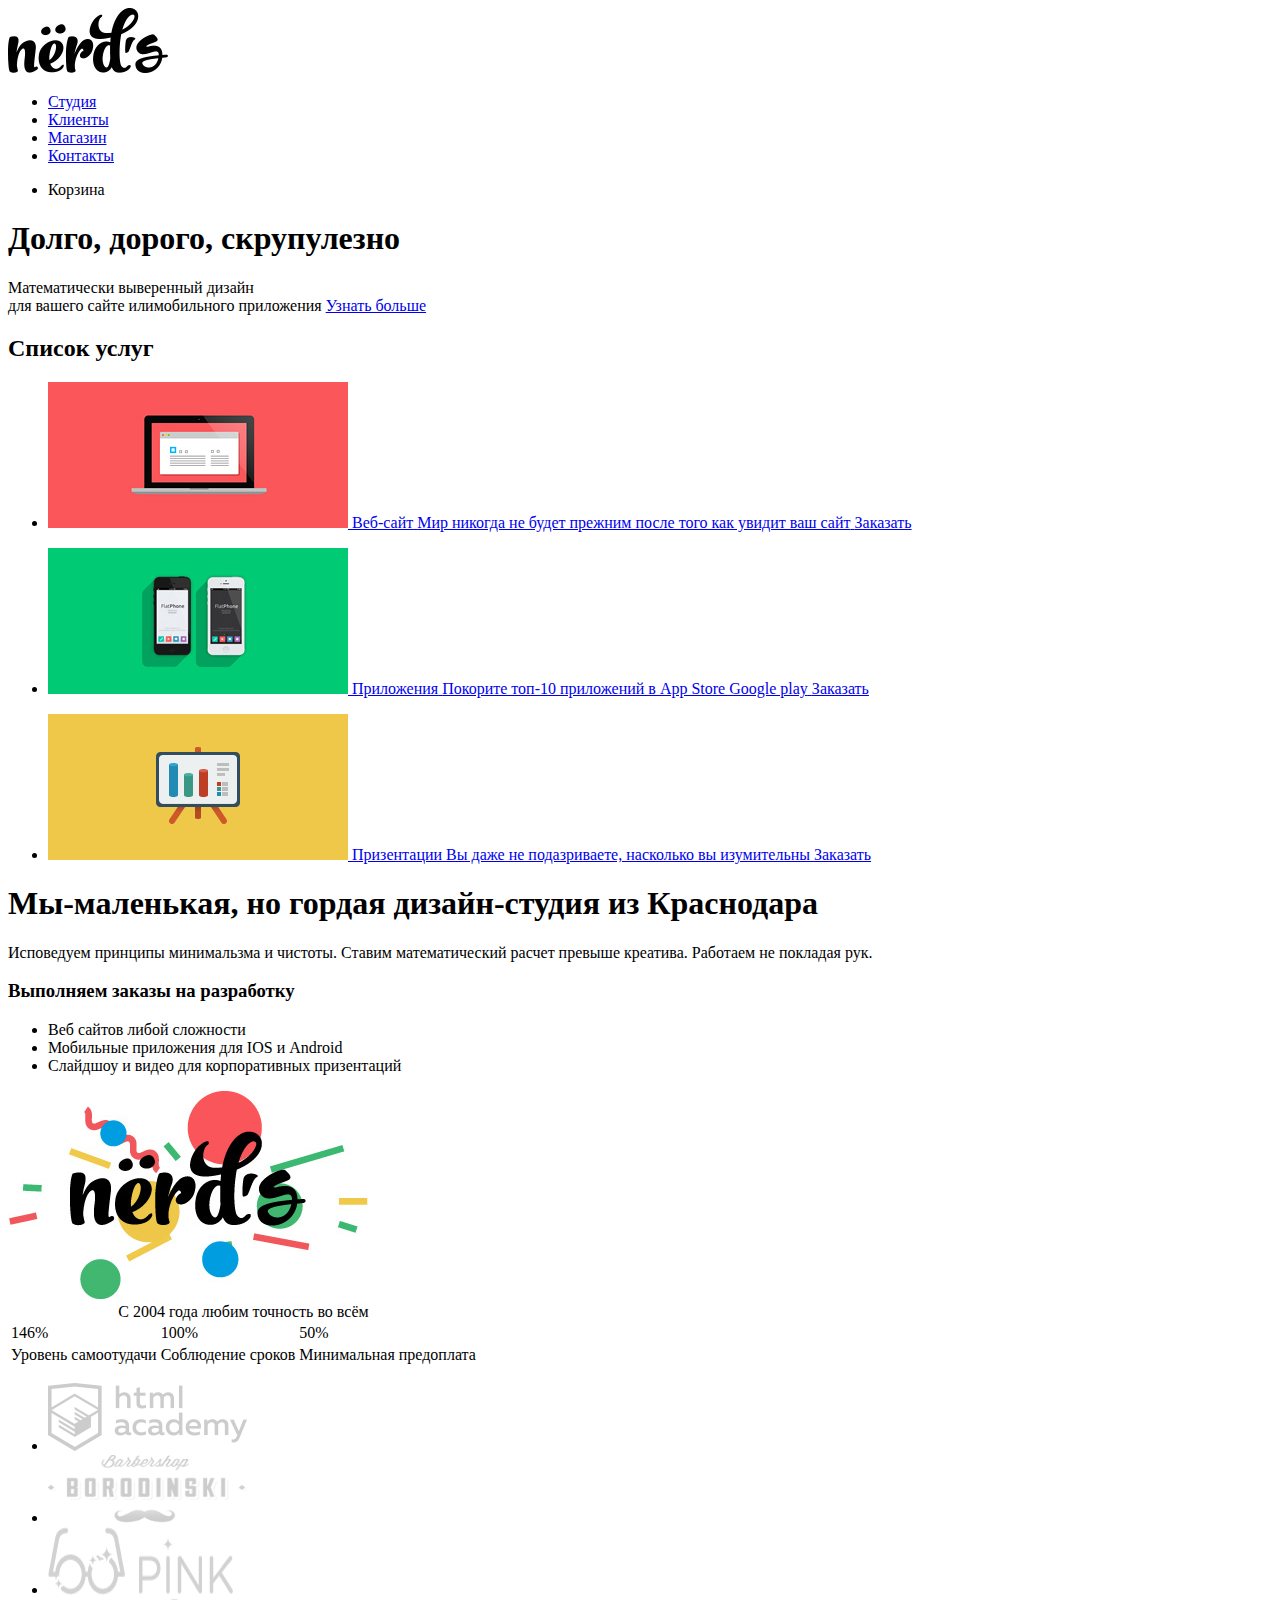
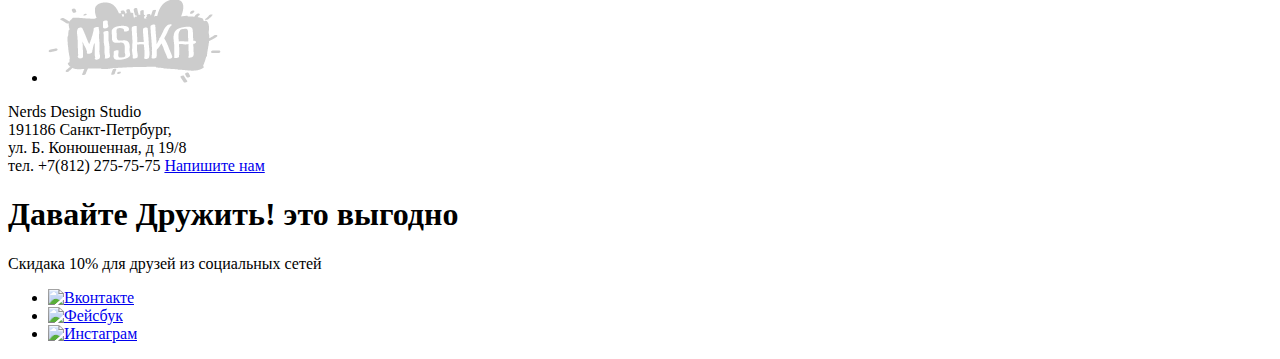
==== index.html @ 5d073ce2 "Изменил название" ====
<!DOCTYPE html>
<html>
    <head>
        <meta charset="utf-8">
        <title></title>
        <link rel="stylesheet" href="css1">
    </head>
    <body>
        <header clas="main-header">
            <nav class="main-navigation">
                <div class="logo">
                <a class="main-header-logo" href="index.html">
                    <img src="img/nerds-logo2.jpg" alt="Изображение интернет магазина Nerds" height="65" with="160" name="logo">
                    </a>
                    </div>
                <ul class="site-navigation">
                    <li><a href="studia.html">Студия</a></li>
                    <li><a href="client.html">Клиенты</a></li>
                    <li><a href="shop.html">Магазин</a></li>
                    <li><a href="contact.html">Контакты</a></li>
                </ul>
                <ul class="cart-item">
                    <li class="bascket">Корзина</li>
                </ul>
                <h1>Долго, дорого, скрупулезно</h1>
                <p>Математически выверенный дизайн<br>
                для вашего сайте илимобильного приложения
                <a class="button" href="#">Узнать больше</a>
                    </p>
            </nav>
        </header>
        <main class="container">
            <section class="catalog">
                <h2 class="visually-hidden">Список услуг</h2>
                <ul>
                    <li class="catalog-item">
                        <p class="catalog-item-image">
                            <a href="catalog-item.html">
                            <img src="img/illustration-1.jpg" alt="Изображение услуг" width="300" height="146">
                            </a>
                            <a href="catalog-item.html">
                                <span class="catalog-item-title">Веб-сайт</span>
                                <span class="catalog-item-desc">Мир никогда не будет прежним после того как увидит ваш сайт</span>
                            </a>
                            <a class="button" href="#">Заказать</a>
                        </p>
                    </li>
                    <li class="catalog-item">
                        <p class="catalog-item-image">
                            <a href="catalog-item.html">
                            <img src="img/illustration-2.jpg" alt="Изображение услуг" width="300" height="146">
                            </a>
                            <a href="catalog-item.html">
                                <span class="catalog-item-title">Приложения</span>
                                <span class="catalog-item-desc">Покорите топ-10 приложений в App Store Google play</span>
                            </a>
                            <a class="button" href="#">Заказать</a>
                        </p>
                    </li>
                        <li class="catalog-item">
                        <p class="catalog-item-image">
                            <a href="catalog-item.html">
                            <img src="img/illustration-3.jpg" alt="Изображение услуг" width="300" height="146">
                            </a>
                            <a href="catalog-item.html">
                                <span class="catalog-item-title">Призентации</span>
                                <span class="catalog-item-desc">Вы даже не подазриваете, насколько вы изумительны </span>
                            </a>
                            <a class="button" href="#">Заказать</a>
                        </p>
                    </li>
                    
                </ul>
            </section>
            <section class="about-us">
                <h1>Мы-маленькая, но гордая дизайн-студия из Краснодара
                </h1>
                <p>Исповедуем принципы минимальзма и чистоты. Ставим математический расчет превыше креатива. Работаем не покладая рук.</p>
                <h3>Выполняем заказы на разработку</h3>
                <ul>
                    <li>Веб сайтов либой сложности</li>
                    <li>Мобильные приложения для IOS и Android</li>
                    <li>Слайдшоу и видео для корпоративных призентаций</li>
                </ul>
                <aside class="company-inf">
                    <a href="index.html">
                        <img src="img/nerds-illustration.jpg" alt="Логотип Nerds" width="360" height="208">
                    </a>
                    <table>
                        <caption>C 2004 года любим точность во всём</caption>
                        <tr>
                            <td>146%</td>
                            <td>100%</td>
                            <td>50%</td>
                        </tr>
                        <tr>
                            <td>Уровень самоотудачи</td>
                            <td>Соблюдение сроков</td>
                            <td>Минимальная предоплата</td>
                        </tr>
                    </table>
                </aside>
            </section>
            <div class="patners">
                <ul>
                <li>
                <a href="htmlacademy.com">
                    <img src="img/logo-1.png" alt="Изображение HTML Academy" width="199" height="68">
                </a>
                  </li>
                    <li>
                        <a href="borodinskyi.html">
                            <img src="img/logo-2.png" alt="Изображение Барбершопа Бородинский" width="199" height="68">
                        </a>
                    </li>
                    <li>
                        <a href="pink.html">
                            <img src="img/logo-3.png" alt="Изображение Pink" height="68" width="185">
                        </a>
                    </li>
                    <li>
                        <a href="mishka.html">
                            <img src="img/logo-4.png" alt="Изображение сайта Мишка" width="173" height="84">
                        </a>
                    </li>
                 </ul>                                               
            </div>
                 
                     
        </main>
        <footer class="main-footer">
            <p class="footer-contacts">
                Nerds Design Studio<br>
                191186 Санкт-Петрбург,<br>
                ул. Б. Конюшенная, д 19/8<br>
                тел. +7(812) 275-75-75
                <a class="button" href="#">Напишите нам</a>
            </p>
             <div class="footer-social">
            <h1>Давайте Дружить! это выгодно</h1>
                 <p>Скидака 10% для друзей из социальных сетей</p>
            <ul>
                <li><a class="social-button" href="#"><img src="vk-icon.svg" alt="Вконтакте"</a></li>
                <li><a class="social-button" href="#"><img src="fb-icon.svg" alt="Фейсбук"></a></li>
                <li><a class="social-button" href="#"><img src="insta-icon.svg" alt="Инстаграм"></a></li>
            </ul>
        </div>
        </footer>
                 
      
    </body>
</html>
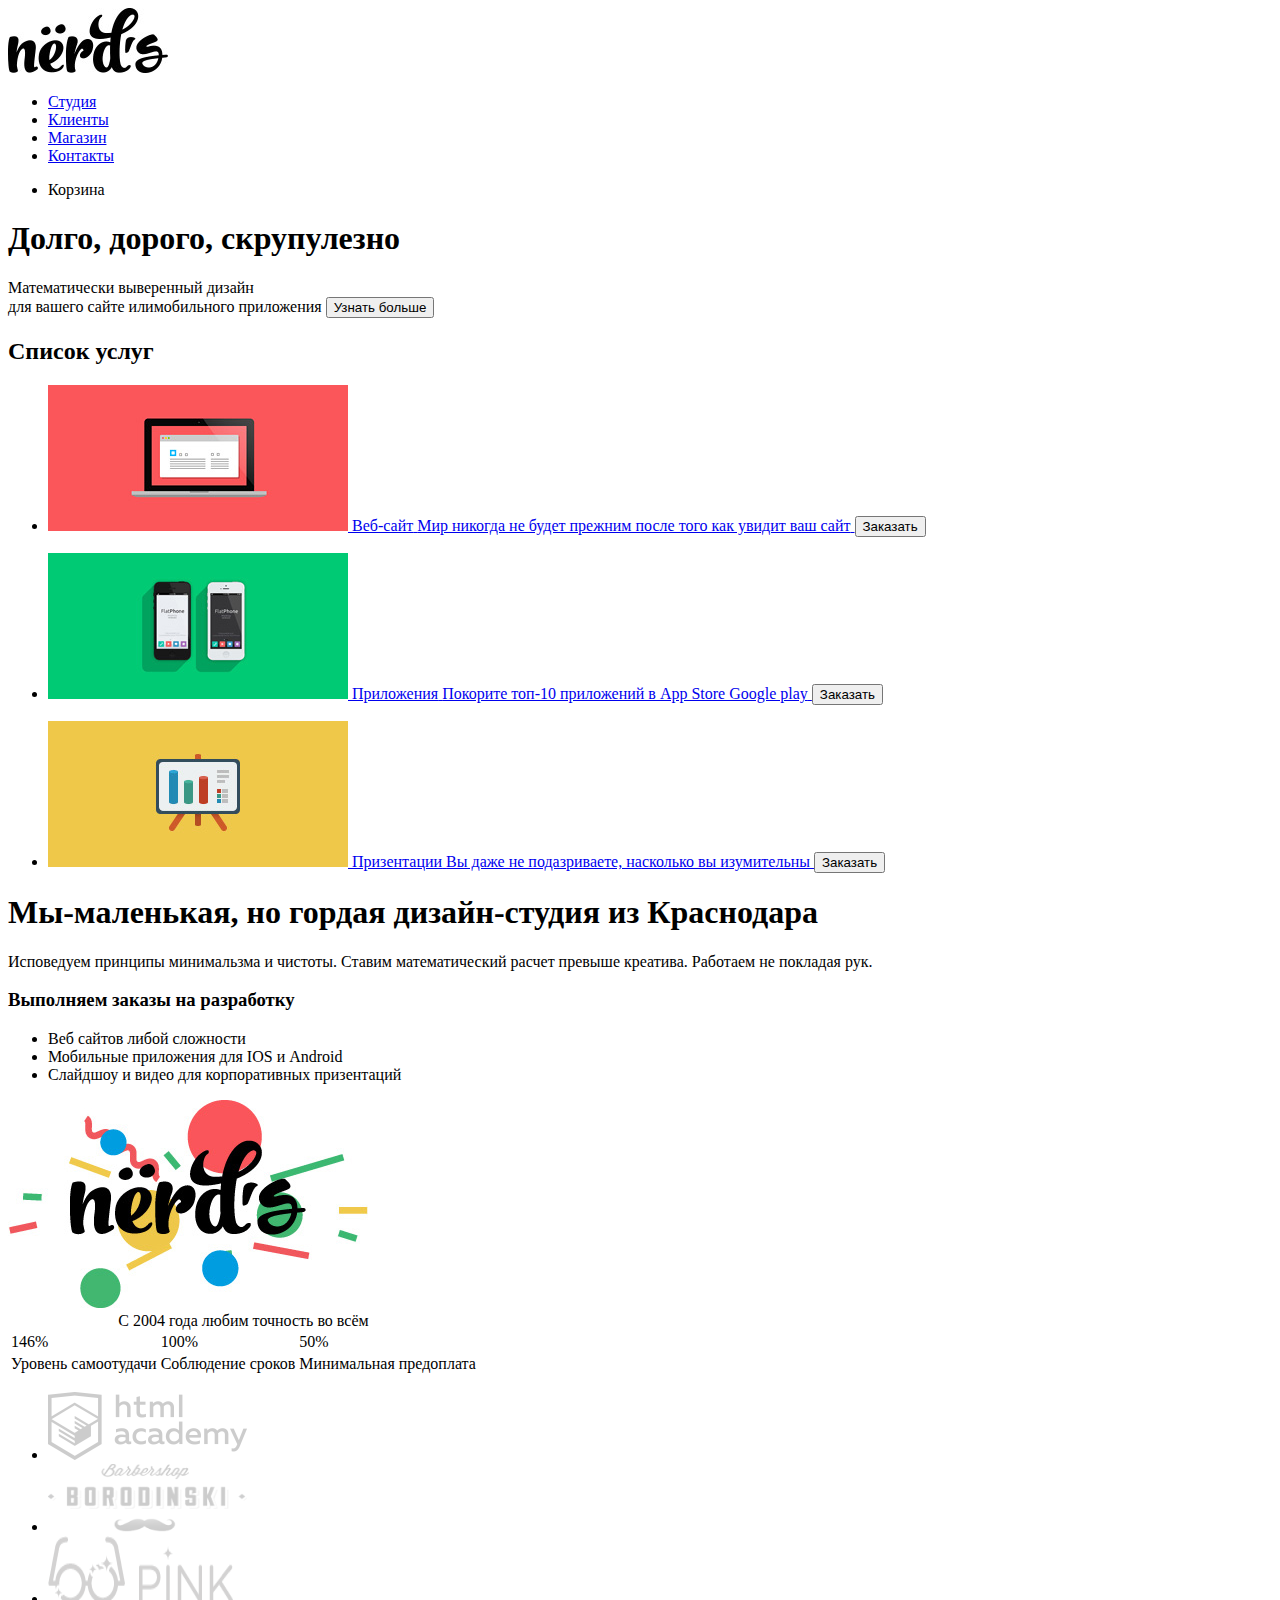
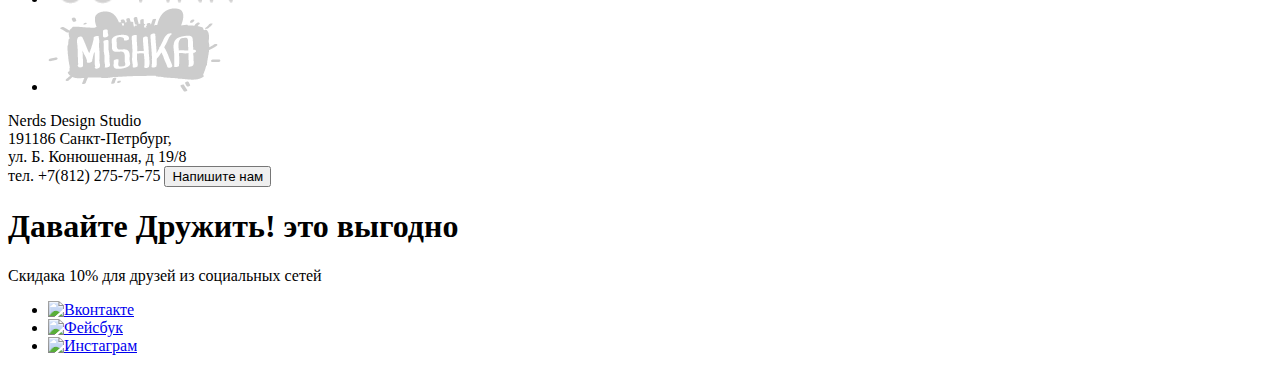
==== commit a9f6ed52: "Сделал формы" ====
--- a/index.html
+++ b/index.html
@@ -9,25 +9,25 @@
         <header clas="main-header">
             <nav class="main-navigation">
                 <div class="logo">
-                <a class="main-header-logo" href="index.html">
+                <a class="main-header-logo" href="index.html" tabindex="1">
                     <img src="img/nerds-logo2.jpg" alt="Изображение интернет магазина Nerds" height="65" with="160" name="logo">
                     </a>
                     </div>
                 <ul class="site-navigation">
-                    <li><a href="studia.html">Студия</a></li>
-                    <li><a href="client.html">Клиенты</a></li>
-                    <li><a href="shop.html">Магазин</a></li>
-                    <li><a href="contact.html">Контакты</a></li>
+                    <li><a href="studia.html" tabindex="2">Студия</a></li>
+                    <li><a href="client.html" tabindex="3">Клиенты</a></li>
+                    <li><a href="shop.html" tabindex="4">Магазин</a></li>
+                    <li><a href="contact.html" tabindex="5">Контакты</a></li>
                 </ul>
                 <ul class="cart-item">
-                    <li class="bascket">Корзина</li>
+                    <li class="bascket" tabindex="6">Корзина</li>
                 </ul>
                 <h1>Долго, дорого, скрупулезно</h1>
                 <p>Математически выверенный дизайн<br>
                 для вашего сайте илимобильного приложения
-                <a class="button" href="#">Узнать больше</a>
+                <button type="button" class="button1" tabindex="7">Узнать больше</button>
                     </p>
-            </nav>
+            </nav>  
         </header>
         <main class="container">
             <section class="catalog">
@@ -35,38 +35,38 @@
                 <ul>
                     <li class="catalog-item">
                         <p class="catalog-item-image">
-                            <a href="catalog-item.html">
+                            <a href="catalog-item.html" tabindex="8">
                             <img src="img/illustration-1.jpg" alt="Изображение услуг" width="300" height="146">
                             </a>
                             <a href="catalog-item.html">
                                 <span class="catalog-item-title">Веб-сайт</span>
                                 <span class="catalog-item-desc">Мир никогда не будет прежним после того как увидит ваш сайт</span>
                             </a>
-                            <a class="button" href="#">Заказать</a>
+                            <button type="button" class="button1"  tabindex="9">Заказать</button>
                         </p>
                     </li>
                     <li class="catalog-item">
                         <p class="catalog-item-image">
-                            <a href="catalog-item.html">
+                            <a href="catalog-item.html" tabindex="10">
                             <img src="img/illustration-2.jpg" alt="Изображение услуг" width="300" height="146">
                             </a>
-                            <a href="catalog-item.html">
+                            <a href="catalog-item.html" tabindex="11">
                                 <span class="catalog-item-title">Приложения</span>
                                 <span class="catalog-item-desc">Покорите топ-10 приложений в App Store Google play</span>
                             </a>
-                            <a class="button" href="#">Заказать</a>
+                            <button type="button" class="button3" tabindex="12">Заказать</button>
                         </p>
                     </li>
                         <li class="catalog-item">
                         <p class="catalog-item-image">
-                            <a href="catalog-item.html">
+                            <a href="catalog-item.html" tabindex="12">
                             <img src="img/illustration-3.jpg" alt="Изображение услуг" width="300" height="146">
                             </a>
-                            <a href="catalog-item.html">
+                            <a href="catalog-item.html" tabindex="13">
                                 <span class="catalog-item-title">Призентации</span>
                                 <span class="catalog-item-desc">Вы даже не подазриваете, насколько вы изумительны </span>
                             </a>
-                            <a class="button" href="#">Заказать</a>
+                            <button type="button" class="button4" tabindex="14">Заказать</button>
                         </p>
                     </li>
                     
@@ -83,7 +83,7 @@
                     <li>Слайдшоу и видео для корпоративных призентаций</li>
                 </ul>
                 <aside class="company-inf">
-                    <a href="index.html">
+                    <a href="index.html" tabindex="15">
                         <img src="img/nerds-illustration.jpg" alt="Логотип Nerds" width="360" height="208">
                     </a>
                     <table>
@@ -104,22 +104,22 @@
             <div class="patners">
                 <ul>
                 <li>
-                <a href="htmlacademy.com">
+                <a href="htmlacademy.com" tabindex="16">
                     <img src="img/logo-1.png" alt="Изображение HTML Academy" width="199" height="68">
                 </a>
                   </li>
                     <li>
-                        <a href="borodinskyi.html">
+                        <a href="borodinskyi.html" tabindex="17">
                             <img src="img/logo-2.png" alt="Изображение Барбершопа Бородинский" width="199" height="68">
                         </a>
                     </li>
                     <li>
-                        <a href="pink.html">
+                        <a href="pink.html" tabindex="18">
                             <img src="img/logo-3.png" alt="Изображение Pink" height="68" width="185">
                         </a>
                     </li>
                     <li>
-                        <a href="mishka.html">
+                        <a href="mishka.html" tabindex="19">
                             <img src="img/logo-4.png" alt="Изображение сайта Мишка" width="173" height="84">
                         </a>
                     </li>
@@ -134,15 +134,15 @@
                 191186 Санкт-Петрбург,<br>
                 ул. Б. Конюшенная, д 19/8<br>
                 тел. +7(812) 275-75-75
-                <a class="button" href="#">Напишите нам</a>
+                <button type="button" class="button6" tabindex="20">Напишите нам</button>
             </p>
              <div class="footer-social">
             <h1>Давайте Дружить! это выгодно</h1>
                  <p>Скидака 10% для друзей из социальных сетей</p>
             <ul>
-                <li><a class="social-button" href="#"><img src="vk-icon.svg" alt="Вконтакте"</a></li>
-                <li><a class="social-button" href="#"><img src="fb-icon.svg" alt="Фейсбук"></a></li>
-                <li><a class="social-button" href="#"><img src="insta-icon.svg" alt="Инстаграм"></a></li>
+                <li><a class="social-button" href="#" tabindex="21"><img src="vk-icon.svg" alt="Вконтакте"></a></li>
+                <li><a class="social-button" href="#" tabindex="22"><img src="fb-icon.svg" alt="Фейсбук"></a></li>
+                <li><a class="social-button" href="#" tabindex="23"><img src="insta-icon.svg" alt="Инстаграм"></a></li>
             </ul>
         </div>
         </footer>
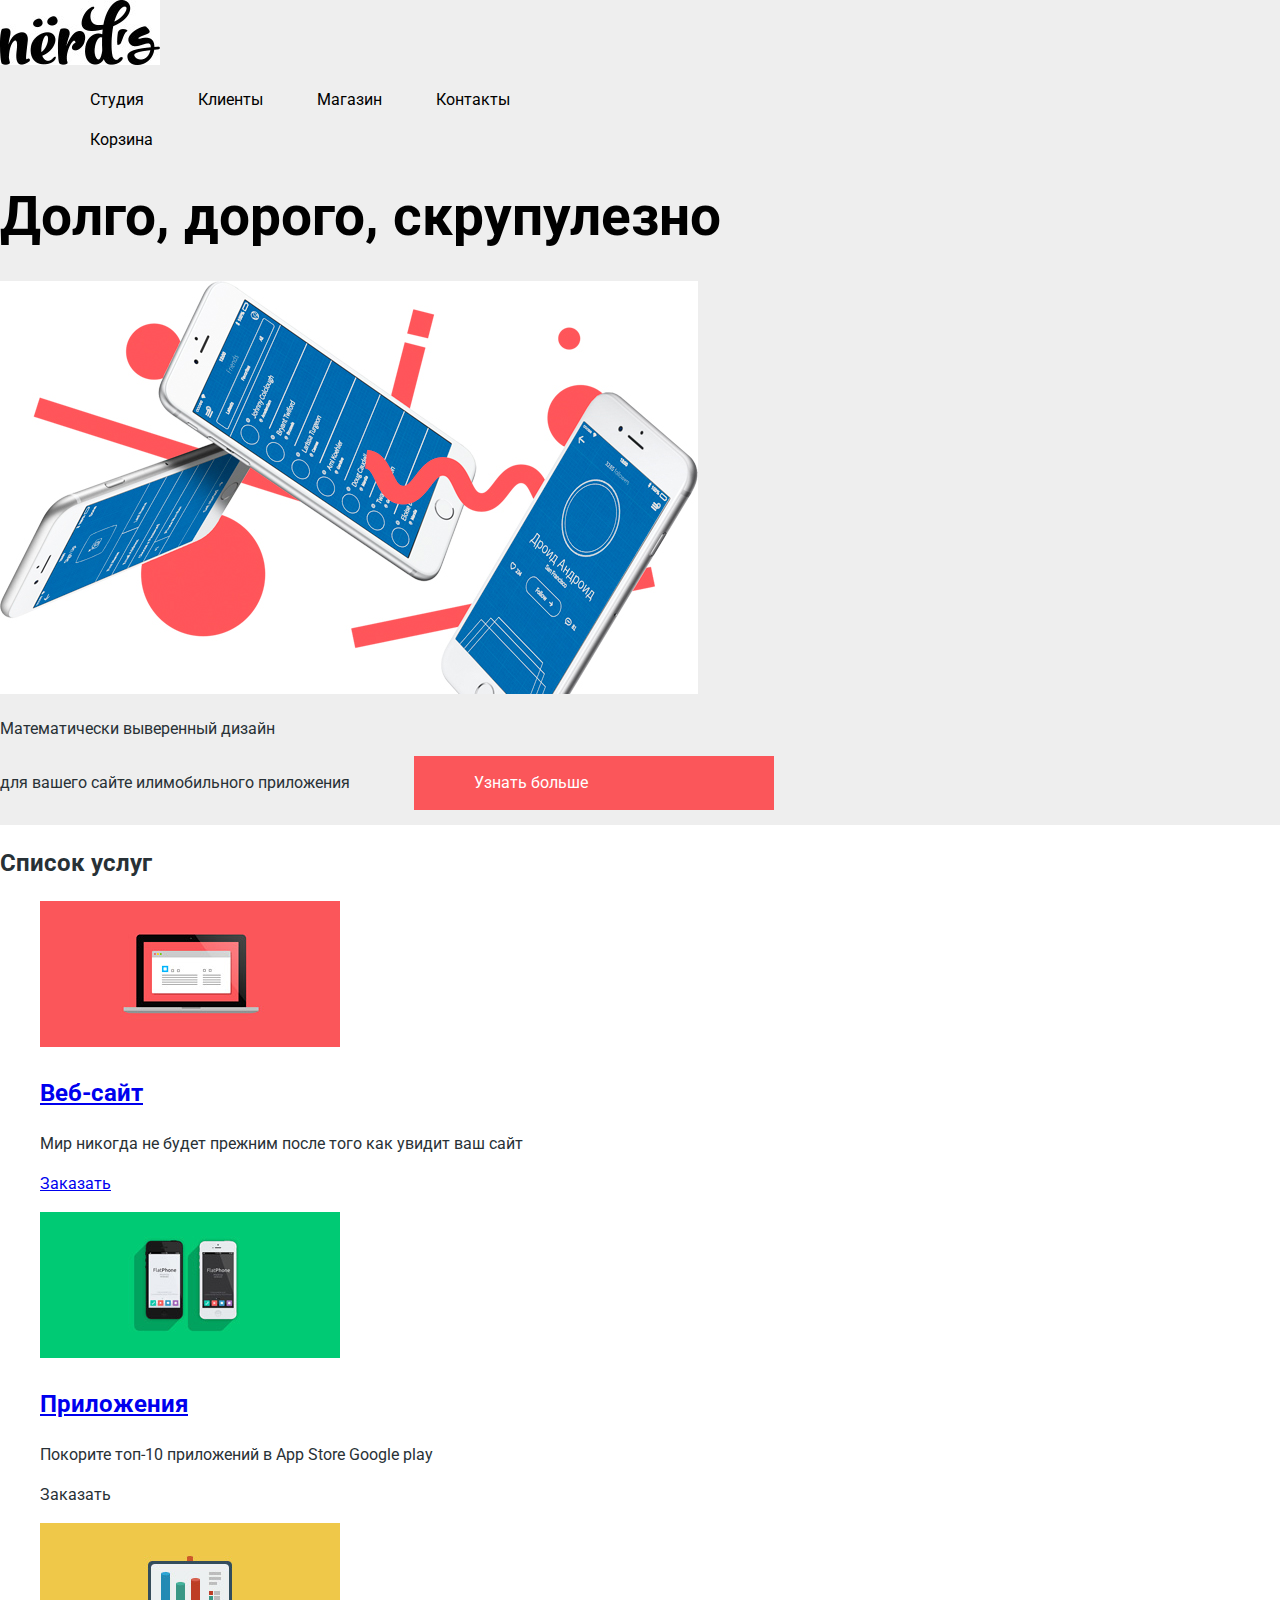
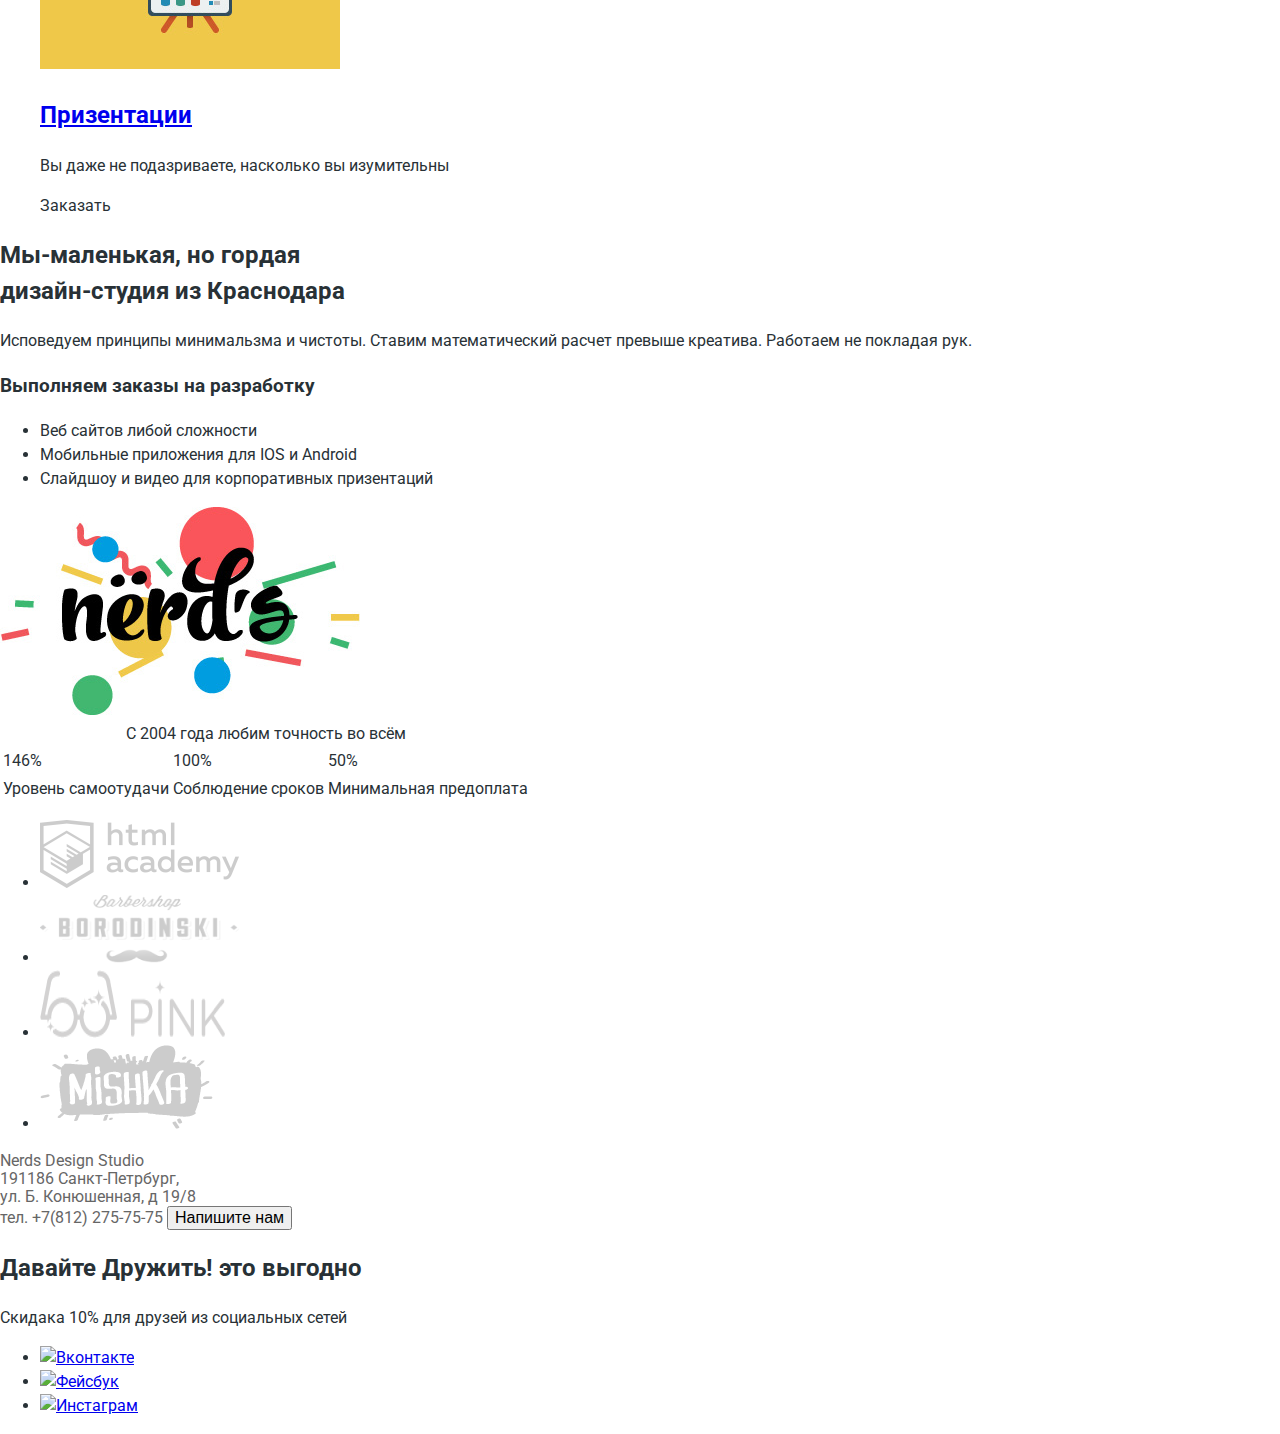
==== commit 63fcbb19: "Подключил CSS" ====
--- a/index.html
+++ b/index.html
@@ -3,7 +3,9 @@
     <head>
         <meta charset="utf-8">
         <title></title>
-        <link rel="stylesheet" href="css1">
+        <link rel="stylesheet" href="css/normalize.css">
+        <link rel="stylesheet" href="css/style.css">
+        <link href="https://fonts.googleapis.com/css?family=Roboto:400,500&amp;subset=cyrillic" rel="stylesheet">
     </head>
     <body>
         <header clas="main-header">
@@ -23,9 +25,12 @@
                     <li class="bascket" tabindex="6">Корзина</li>
                 </ul>
                 <h1>Долго, дорого, скрупулезно</h1>
+                <a href="#">
+                    <img src="img/slide1.jpg" alt="Изображение слайда" height="413" width="698">
+                </a>
                 <p>Математически выверенный дизайн<br>
                 для вашего сайте илимобильного приложения
-                <button type="button" class="button1" tabindex="7">Узнать больше</button>
+                <a class="button1" href="#" type="button" tabindex="7">Узнать больше</a>
                     </p>
             </nav>  
         </header>
@@ -39,11 +44,12 @@
                             <img src="img/illustration-1.jpg" alt="Изображение услуг" width="300" height="146">
                             </a>
                             <a href="catalog-item.html">
-                                <span class="catalog-item-title">Веб-сайт</span>
-                                <span class="catalog-item-desc">Мир никогда не будет прежним после того как увидит ваш сайт</span>
-                            </a>
-                            <button type="button" class="button1"  tabindex="9">Заказать</button>
-                        </p>
+                                <h3 class="catalog-item-title">Веб-сайт</h3>
+                                </a>
+                                <p class="catalog-item-desc">Мир никогда не будет прежним после того как увидит ваш сайт</p>
+                            
+                            <a type="button" class="button2"  tabindex="9" href="#">Заказать</a>
+                        
                     </li>
                     <li class="catalog-item">
                         <p class="catalog-item-image">
@@ -51,11 +57,12 @@
                             <img src="img/illustration-2.jpg" alt="Изображение услуг" width="300" height="146">
                             </a>
                             <a href="catalog-item.html" tabindex="11">
-                                <span class="catalog-item-title">Приложения</span>
-                                <span class="catalog-item-desc">Покорите топ-10 приложений в App Store Google play</span>
-                            </a>
-                            <button type="button" class="button3" tabindex="12">Заказать</button>
-                        </p>
+                                <h3 class="catalog-item-title">Приложения</h3>
+                                </a>
+                                <p class="catalog-item-desc">Покорите топ-10 приложений в App Store Google play</p>
+                            
+                            <a type="button" class="button3" tabindex="12" >Заказать</a>
+                        
                     </li>
                         <li class="catalog-item">
                         <p class="catalog-item-image">
@@ -63,18 +70,19 @@
                             <img src="img/illustration-3.jpg" alt="Изображение услуг" width="300" height="146">
                             </a>
                             <a href="catalog-item.html" tabindex="13">
-                                <span class="catalog-item-title">Призентации</span>
-                                <span class="catalog-item-desc">Вы даже не подазриваете, насколько вы изумительны </span>
-                            </a>
-                            <button type="button" class="button4" tabindex="14">Заказать</button>
-                        </p>
+                                <h3 class="catalog-item-title">Призентации</h3>
+                                </a>
+                                <p class="catalog-item-desc">Вы даже не подазриваете, насколько вы изумительны </p>
+                            
+                            <a type="button" class="button4" tabindex="14">Заказать</a>
+                        
                     </li>
                     
                 </ul>
             </section>
             <section class="about-us">
-                <h1>Мы-маленькая, но гордая дизайн-студия из Краснодара
-                </h1>
+                <h2>Мы-маленькая, но гордая<br>дизайн-студия из Краснодара
+                </h2>
                 <p>Исповедуем принципы минимальзма и чистоты. Ставим математический расчет превыше креатива. Работаем не покладая рук.</p>
                 <h3>Выполняем заказы на разработку</h3>
                 <ul>
@@ -137,12 +145,12 @@
                 <button type="button" class="button6" tabindex="20">Напишите нам</button>
             </p>
              <div class="footer-social">
-            <h1>Давайте Дружить! это выгодно</h1>
+            <h2>Давайте Дружить! это выгодно</h2>
                  <p>Скидака 10% для друзей из социальных сетей</p>
             <ul>
-                <li><a class="social-button" href="#" tabindex="21"><img src="vk-icon.svg" alt="Вконтакте"></a></li>
-                <li><a class="social-button" href="#" tabindex="22"><img src="fb-icon.svg" alt="Фейсбук"></a></li>
-                <li><a class="social-button" href="#" tabindex="23"><img src="insta-icon.svg" alt="Инстаграм"></a></li>
+                <li><a class="social-button" href="#" tabindex="21"><img src="vk-icon.svg" alt="Вконтакте" width="26" height="15"></a></li>
+                <li><a class="social-button" href="#" tabindex="22"><img src="fb-icon.svg" alt="Фейсбук" width="26" height="15"></a></li>
+                <li><a class="social-button" href="#" tabindex="23"><img src="insta-icon.svg" alt="Инстаграм" width="26" height="15"    ></a></li>
             </ul>
         </div>
         </footer>
--- a/css/style.css
+++ b/css/style.css
@@ -0,0 +1,140 @@
+body {
+  
+  font-size: 16px;
+  font-family: "Roboto";
+  color: rgb(40, 49, 54);
+  line-height: 1.5;
+  background-color: #ffffff;
+}
+
+
+}
+
+footer {
+    background-color: #eeeeee;
+}
+
+.main-navigation {
+    
+  font-size: 16px;
+  font-family: "Roboto";
+  background-color: #eeeeee
+  
+}
+.site-navigation a {
+    color: #000000;
+    font-size: 16px;
+    font-family: "Roboto", medium;
+    text-decoration: none;
+    
+}
+
+.site-navigation li {
+    display: inline;
+    margin-left: 50px
+
+}
+
+.cart-item li {
+    color: #000000;
+    font-size: 16px;
+    font-family: "Roboto", medium;
+    text-decoration: none;
+    display: inline;
+    margin-left: 50px
+}
+
+.button1 {
+    color: #ffffff;
+    font-family: "Roboto";
+    font-size: 16px;
+    text-decoration: none;
+    margin-top: 15px;
+    margin-left: 60px;
+    margin-bottom: 15px;
+    margin-right: 60px;
+    padding-top: 15px;
+    padding-left: 60px;
+    padding-bottom: 15px;
+    padding-right: 60px;
+    width: 240px;
+    height: 50;
+    border: none;
+    background-color: #fb565a;
+    
+}
+
+.bascket p {
+  font-size: 16px;
+  font-family: "Roboto", normal;
+  color: rgb(40, 49, 54);
+  line-height: 1.5px;
+  text-align: left;
+}
+
+.catalog-item {
+    display: inline;
+}
+    
+    
+    
+
+h1 {
+  font-size: 55px;
+  font-family: "Roboto";
+  color: rgb(0, 0, 0);
+  line-height: 1;
+  text-align: left;
+}
+
+.visually-hidden h2{
+    display: none;
+}
+
+.catalog-item-title {
+  font-size: 24px;
+  font-family: "Roboto";
+  font-weight: bold;
+  line-height: 1.25;
+  
+}
+
+.catalog-item-desc p{
+  font-size: 16px;
+  font-family: "Roboto";
+  color: rgb(40, 49, 54);
+  line-height: 1.5;
+  
+}
+
+
+}
+
+.patners li {
+    display: inline;
+}
+
+.footer-contacts {
+  font-size: 16px;
+  font-family: "Roboto";
+  color: rgb(102, 102, 102);
+  line-height: 1.125;
+  text-align: left;
+  
+}
+
+
+
+
+    
+
+    
+  
+   
+    
+
+
+
+ 
+
+
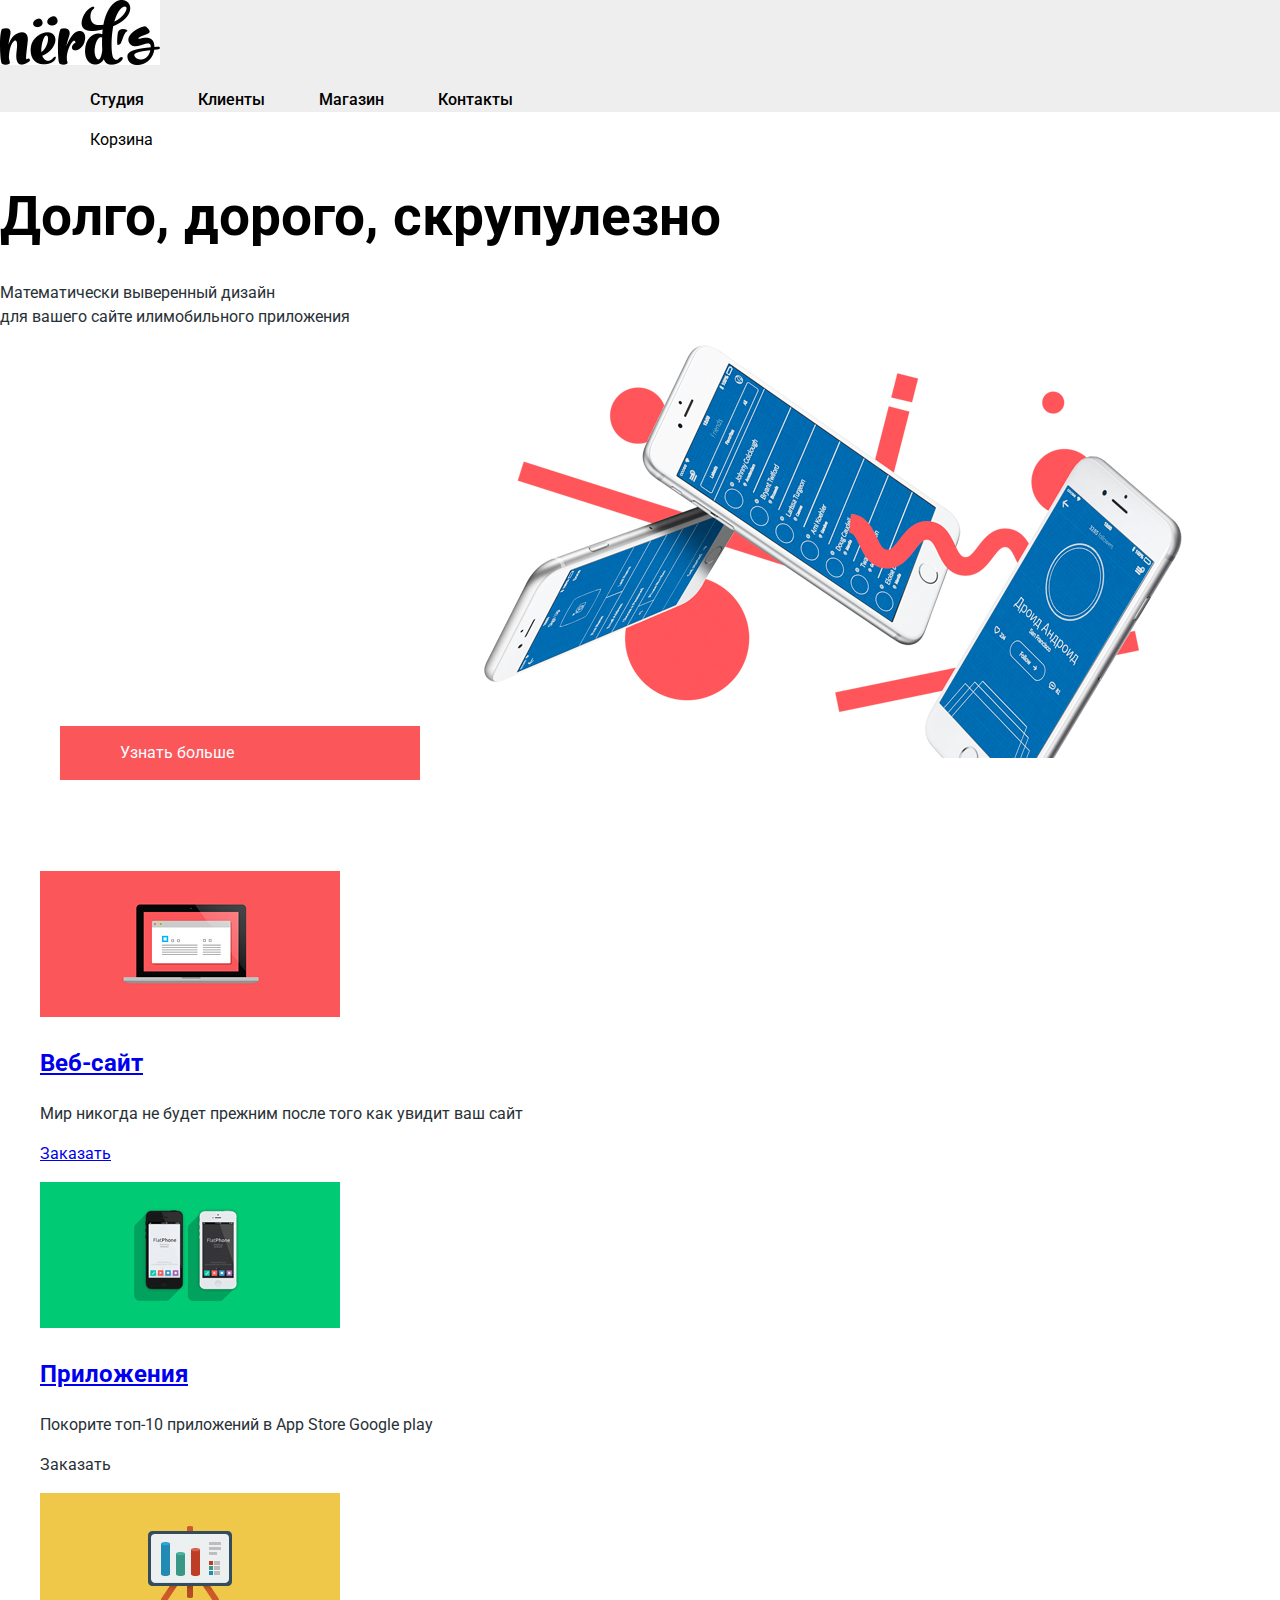
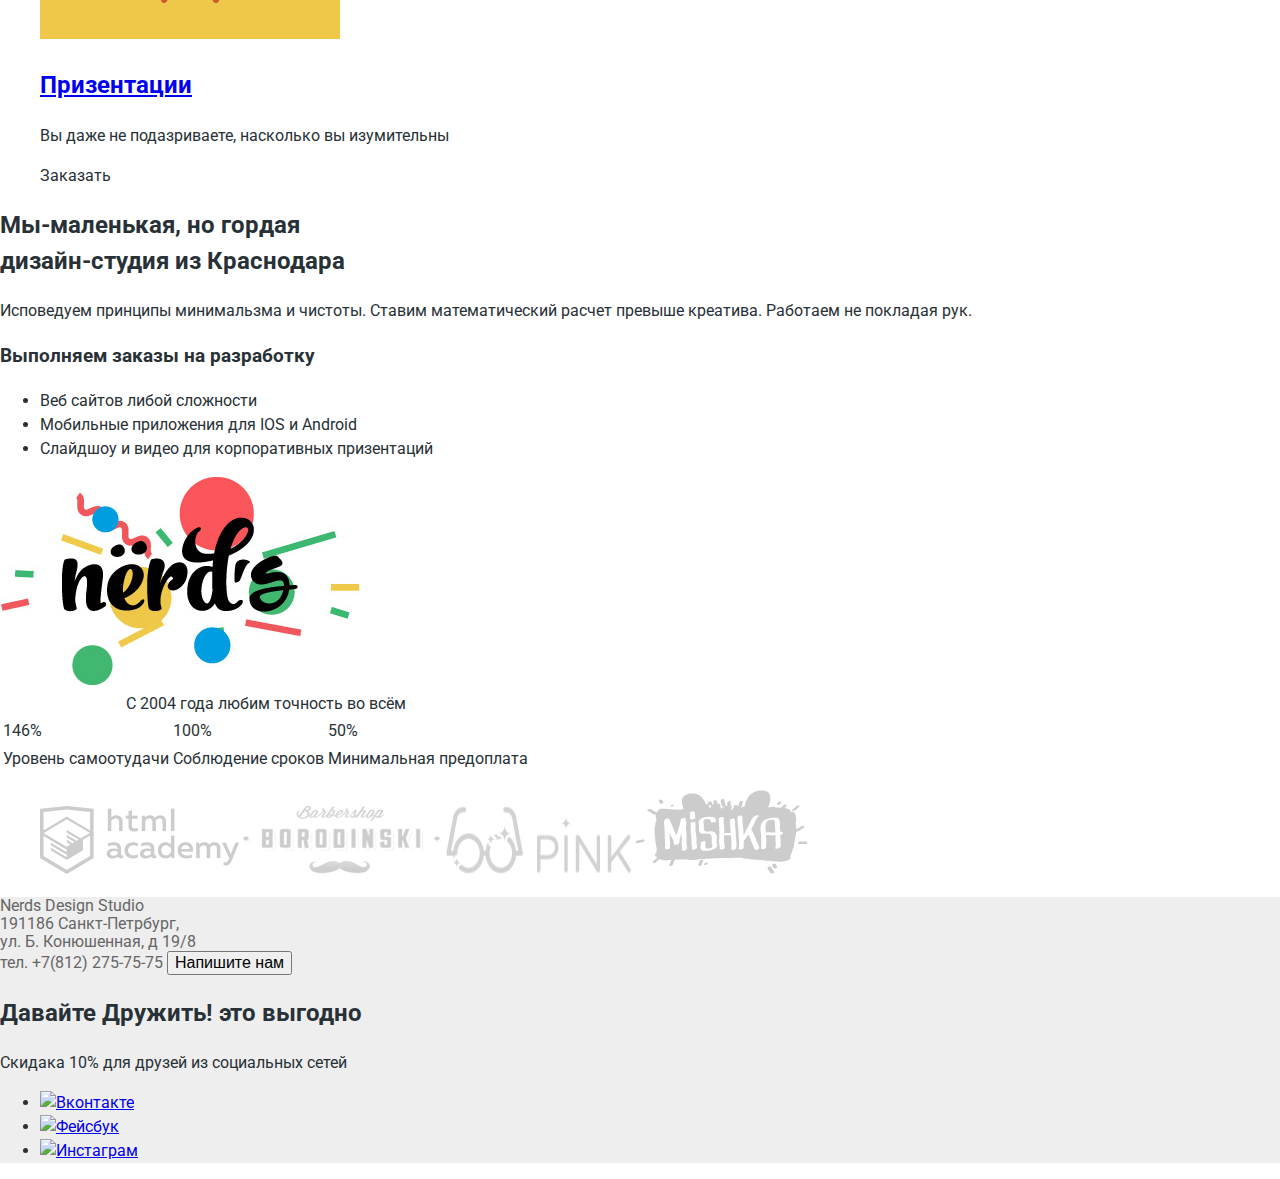
==== commit 3fd7615a: "Изменения" ====
--- a/index.html
+++ b/index.html
@@ -21,18 +21,21 @@
                     <li><a href="shop.html" tabindex="4">Магазин</a></li>
                     <li><a href="contact.html" tabindex="5">Контакты</a></li>
                 </ul>
+                </nav>
                 <ul class="cart-item">
                     <li class="bascket" tabindex="6">Корзина</li>
                 </ul>
                 <h1>Долго, дорого, скрупулезно</h1>
                 <a href="#">
-                    <img src="img/slide1.jpg" alt="Изображение слайда" height="413" width="698">
+                   
                 </a>
                 <p>Математически выверенный дизайн<br>
                 для вашего сайте илимобильного приложения
-                <a class="button1" href="#" type="button" tabindex="7">Узнать больше</a>
+                
                     </p>
-            </nav>  
+            <a class="button1" href="#" type="button" tabindex="7">Узнать больше</a>
+             <img src="img/slide1.jpg" alt="Изображение слайда" height="413" width="698" class="splashimg">
+              
         </header>
         <main class="container">
             <section class="catalog">
--- a/css/style.css
+++ b/css/style.css
@@ -8,7 +8,7 @@
 }
 
 
-}
+
 
 footer {
     background-color: #eeeeee;
@@ -26,6 +26,7 @@
     font-size: 16px;
     font-family: "Roboto", medium;
     text-decoration: none;
+    font-weight: 500;
     
 }
 
@@ -87,8 +88,8 @@
   text-align: left;
 }
 
-.visually-hidden h2{
-    display: none;
+.visually-hidden {
+    visibility: hidden;
 }
 
 .catalog-item-title {
@@ -108,10 +109,10 @@
 }
 
 
-}
 
-.patners li {
-    display: inline;
+
+.patners li{
+    display: inline-block;
 }
 
 .footer-contacts {
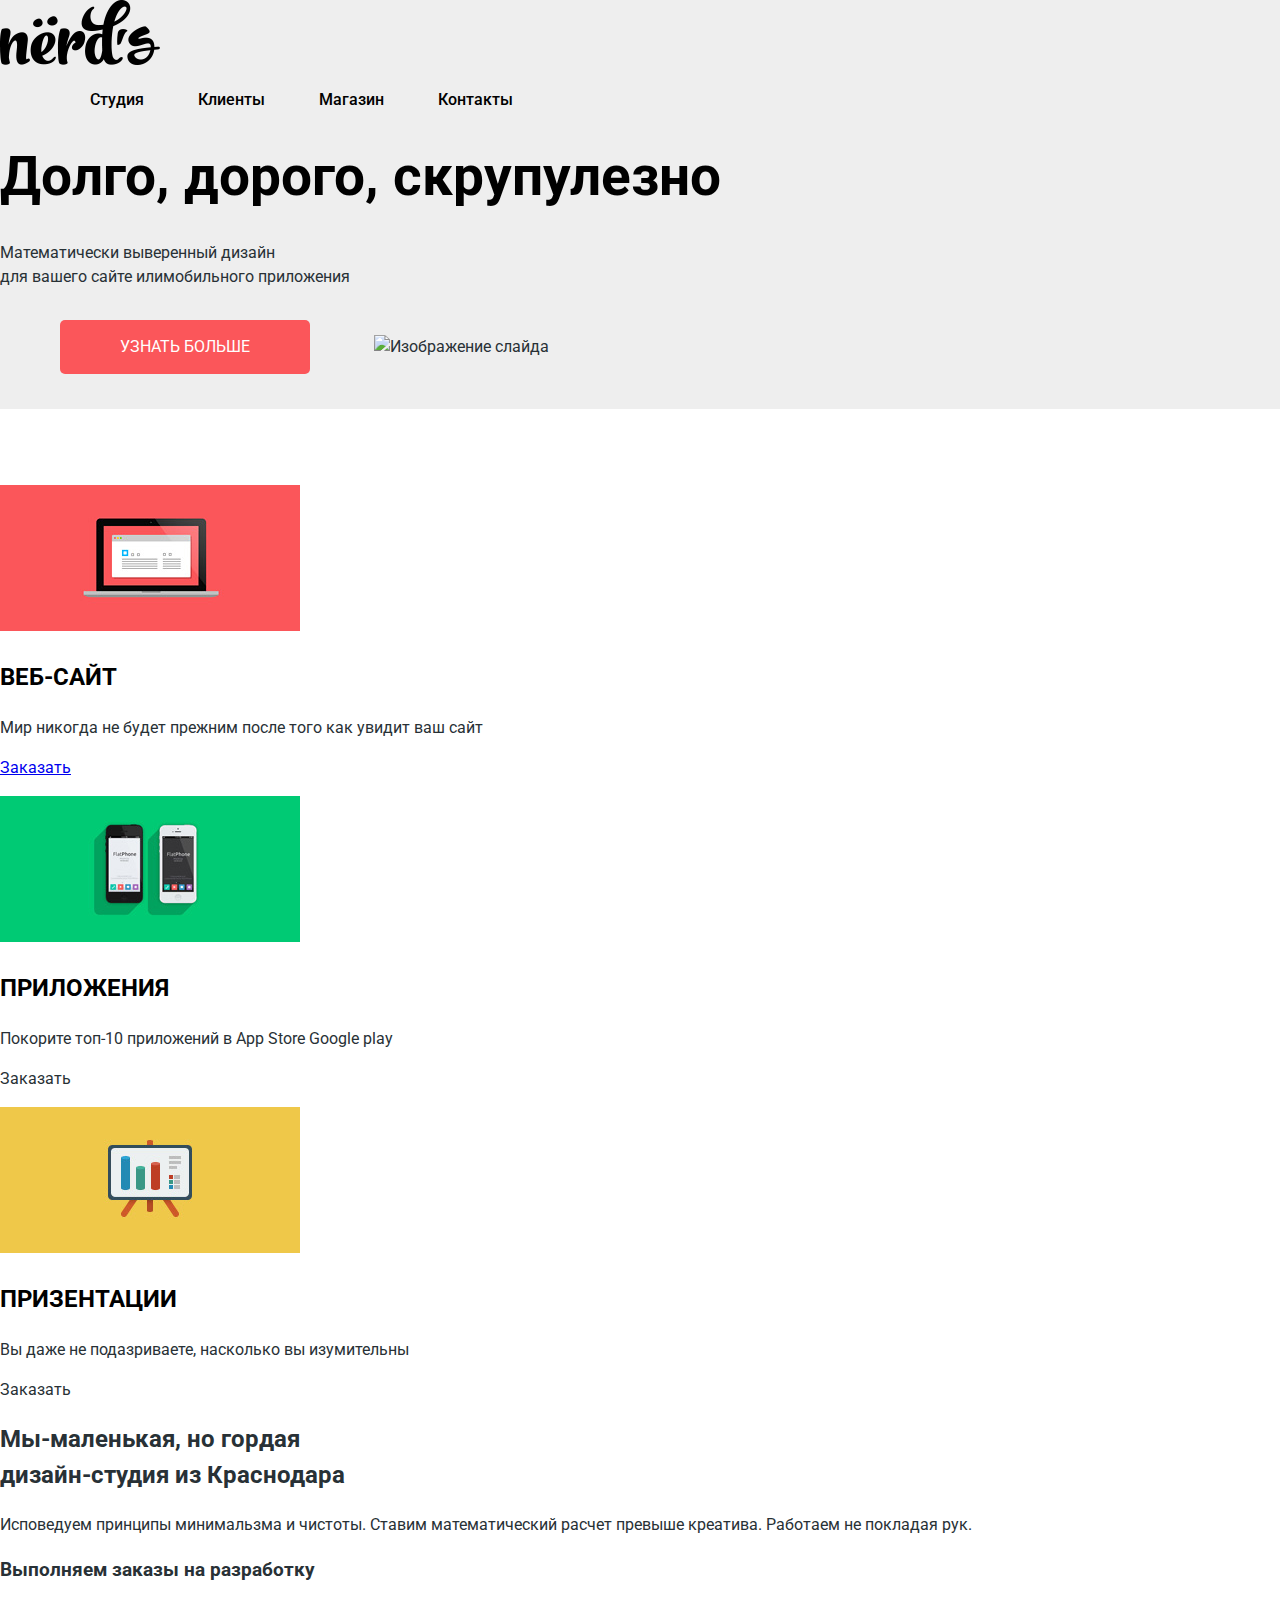
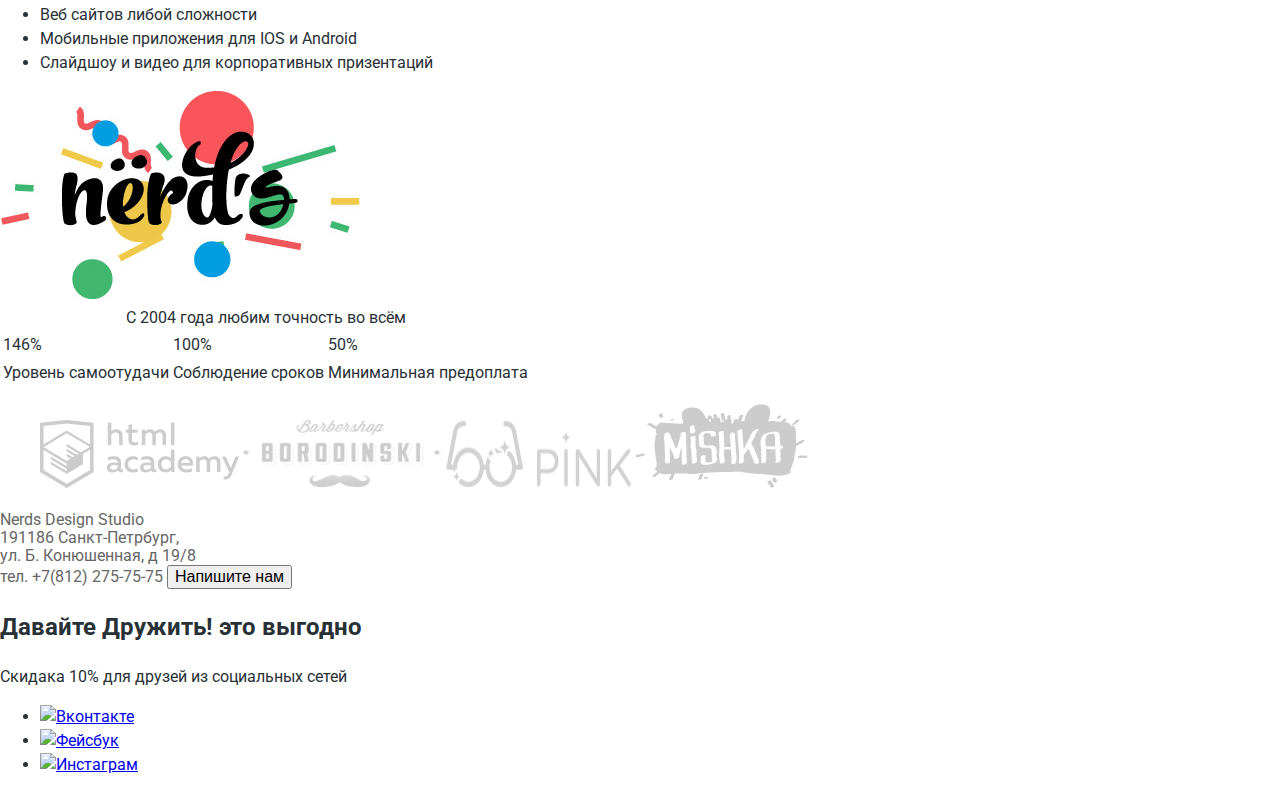
==== commit c501b88d: "Подключил стили" ====
--- a/index.html
+++ b/index.html
@@ -8,47 +8,42 @@
         <link href="https://fonts.googleapis.com/css?family=Roboto:400,500&amp;subset=cyrillic" rel="stylesheet">
     </head>
     <body>
-        <header clas="main-header">
+        <header class="main-header">
             <nav class="main-navigation">
                 <div class="logo">
                 <a class="main-header-logo" href="index.html" tabindex="1">
-                    <img src="img/nerds-logo2.jpg" alt="Изображение интернет магазина Nerds" height="65" with="160" name="logo">
-                    </a>
+                    <img src="img/nerds-logo.png" alt="Логотип" width="160" height="65">
+                    
+                   </a>
                     </div>
                 <ul class="site-navigation">
                     <li><a href="studia.html" tabindex="2">Студия</a></li>
                     <li><a href="client.html" tabindex="3">Клиенты</a></li>
                     <li><a href="shop.html" tabindex="4">Магазин</a></li>
                     <li><a href="contact.html" tabindex="5">Контакты</a></li>
+                    <li><a href="basckets.html" tabindex="6"></a></li>
                 </ul>
                 </nav>
-                <ul class="cart-item">
-                    <li class="bascket" tabindex="6">Корзина</li>
-                </ul>
-                <h1>Долго, дорого, скрупулезно</h1>
-                <a href="#">
-                   
-                </a>
+            <h1>Долго, дорого, скрупулезно</h1>
                 <p>Математически выверенный дизайн<br>
                 для вашего сайте илимобильного приложения
-                
-                    </p>
-            <a class="button1" href="#" type="button" tabindex="7">Узнать больше</a>
+                </p>
+            <a class="button1" href="#" tabindex="7">Узнать больше</a>
              <img src="img/slide1.jpg" alt="Изображение слайда" height="413" width="698" class="splashimg">
               
         </header>
         <main class="container">
             <section class="catalog">
                 <h2 class="visually-hidden">Список услуг</h2>
-                <ul>
+                <ul class="catalog-list">
                     <li class="catalog-item">
                         <p class="catalog-item-image">
                             <a href="catalog-item.html" tabindex="8">
                             <img src="img/illustration-1.jpg" alt="Изображение услуг" width="300" height="146">
                             </a>
-                            <a href="catalog-item.html">
-                                <h3 class="catalog-item-title">Веб-сайт</h3>
-                                </a>
+                          
+                                <h3 class="catalog-item-title"><a href="catalog-item.html">Веб-сайт</a></h3>
+                                
                                 <p class="catalog-item-desc">Мир никогда не будет прежним после того как увидит ваш сайт</p>
                             
                             <a type="button" class="button2"  tabindex="9" href="#">Заказать</a>
@@ -59,9 +54,9 @@
                             <a href="catalog-item.html" tabindex="10">
                             <img src="img/illustration-2.jpg" alt="Изображение услуг" width="300" height="146">
                             </a>
-                            <a href="catalog-item.html" tabindex="11">
-                                <h3 class="catalog-item-title">Приложения</h3>
-                                </a>
+                            
+                                <h3 class="catalog-item-title"><a href="catalog-item.html" tabindex="11">Приложения</a></h3>
+                                
                                 <p class="catalog-item-desc">Покорите топ-10 приложений в App Store Google play</p>
                             
                             <a type="button" class="button3" tabindex="12" >Заказать</a>
@@ -72,9 +67,9 @@
                             <a href="catalog-item.html" tabindex="12">
                             <img src="img/illustration-3.jpg" alt="Изображение услуг" width="300" height="146">
                             </a>
-                            <a href="catalog-item.html" tabindex="13">
-                                <h3 class="catalog-item-title">Призентации</h3>
-                                </a>
+                            
+                                <h3 class="catalog-item-title"><a href="catalog-item.html" tabindex="13">Призентации</a></h3>
+                                
                                 <p class="catalog-item-desc">Вы даже не подазриваете, насколько вы изумительны </p>
                             
                             <a type="button" class="button4" tabindex="14">Заказать</a>
--- a/css/style.css
+++ b/css/style.css
@@ -8,17 +8,17 @@
 }
 
 
-
-
-footer {
+header {
     background-color: #eeeeee;
+    padding-bottom: 20px;
 }
 
 .main-navigation {
     
   font-size: 16px;
   font-family: "Roboto";
-  background-color: #eeeeee
+  background-color: #eeeeee;
+  
   
 }
 .site-navigation a {
@@ -32,17 +32,21 @@
 
 .site-navigation li {
     display: inline;
-    margin-left: 50px
+    margin-left: 50px;
 
+}
+
+.catalog-list {
+    padding: 0;
 }
 
 .cart-item li {
     color: #000000;
     font-size: 16px;
-    font-family: "Roboto", medium;
+    font-family: "Roboto", sans-serif;
     text-decoration: none;
-    display: inline;
-    margin-left: 50px
+    display: inline-block;
+    margin-left: 50px;
 }
 
 .button1 {
@@ -50,28 +54,16 @@
     font-family: "Roboto";
     font-size: 16px;
     text-decoration: none;
-    margin-top: 15px;
-    margin-left: 60px;
-    margin-bottom: 15px;
-    margin-right: 60px;
-    padding-top: 15px;
-    padding-left: 60px;
-    padding-bottom: 15px;
-    padding-right: 60px;
-    width: 240px;
-    height: 50;
+    margin: 15px 60px;
+    padding: 15px 60px;
     border: none;
     background-color: #fb565a;
+    text-transform: uppercase;
+    display: inline-block;
+    border-radius: 5px;
     
 }
 
-.bascket p {
-  font-size: 16px;
-  font-family: "Roboto", normal;
-  color: rgb(40, 49, 54);
-  line-height: 1.5px;
-  text-align: left;
-}
 
 .catalog-item {
     display: inline;
@@ -97,7 +89,19 @@
   font-family: "Roboto";
   font-weight: bold;
   line-height: 1.25;
+  text-transform: uppercase;
   
+}
+
+.catalog-item-title > a,
+.catalog-item-title > a:hover,
+.catalog-item-title > a:focus,
+.catalog-item-title > a:link,
+.catalog-item-title > a:active,
+.catalog-item-title > a:visited {
+    text-decoration: none;
+    text-transform: uppercase;
+    color: #000000;
 }
 
 .catalog-item-desc p{
@@ -124,6 +128,24 @@
   
 }
 
+legend {
+  font-size: 18px;
+  font-family: "Roboto";
+  color: rgb(0, 0, 0);
+  font-weight: bold;
+  line-height: 1.667;
+ 
+}
+
+.footer-contacts {
+  font-size: 16px;
+  font-family: "Roboto";
+  color: rgb(102, 102, 102);
+  line-height: 1.125;
+  text-align: left;
+  
+}
+
 
 
 
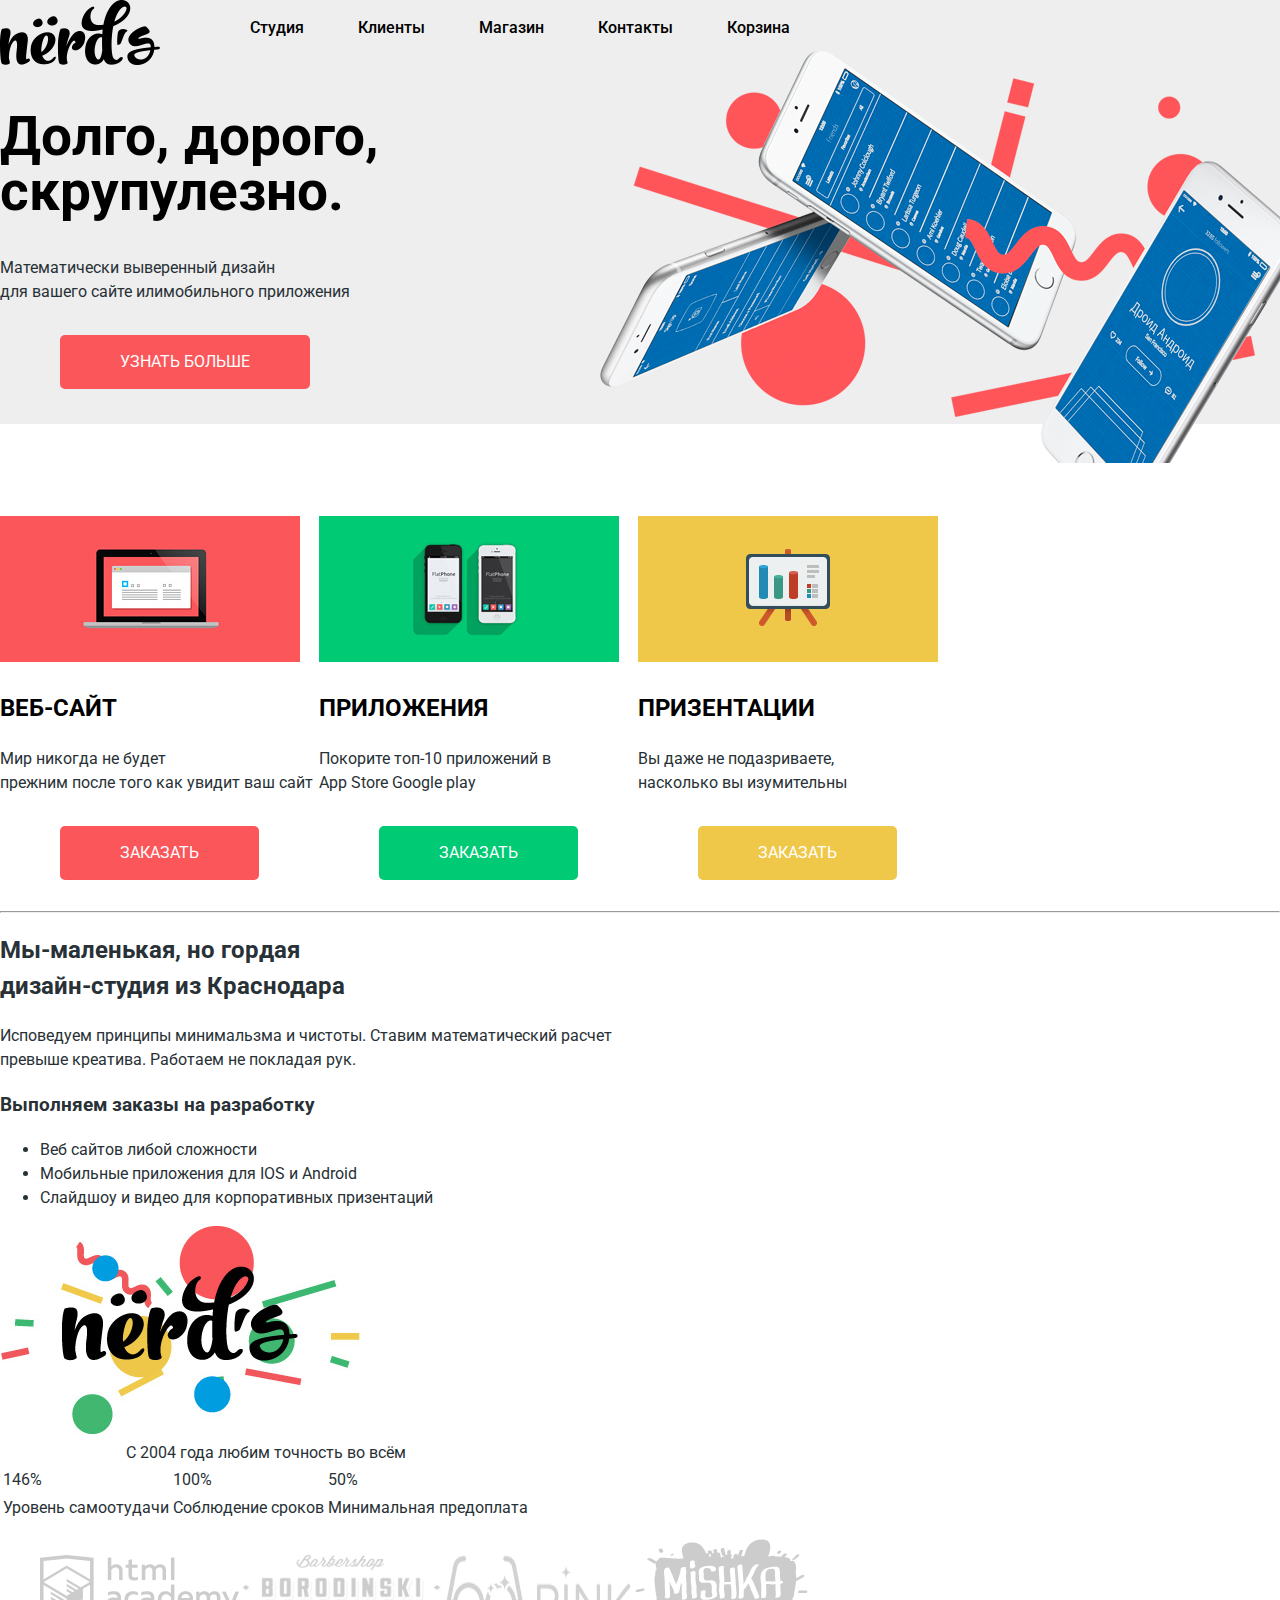
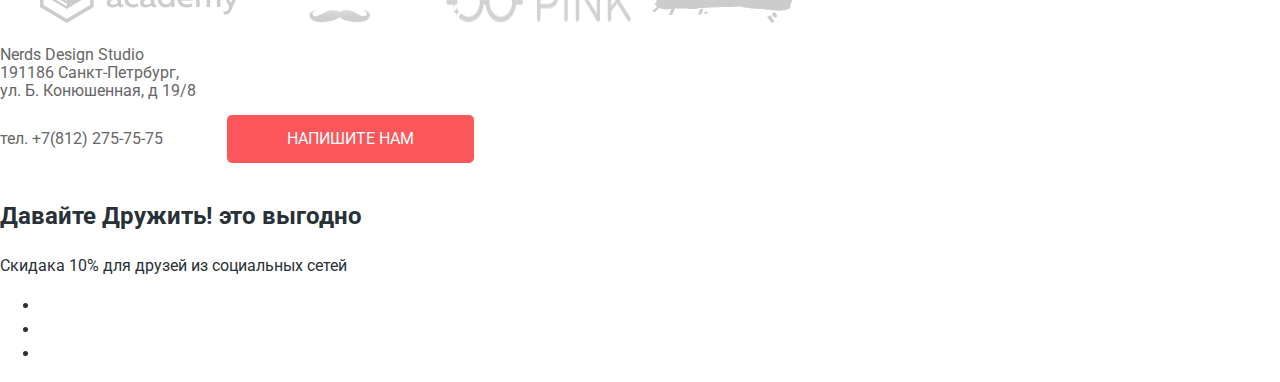
==== commit 117c779f: "Сделал сетки" ====
--- a/index.html
+++ b/index.html
@@ -21,15 +21,15 @@
                     <li><a href="client.html" tabindex="3">Клиенты</a></li>
                     <li><a href="shop.html" tabindex="4">Магазин</a></li>
                     <li><a href="contact.html" tabindex="5">Контакты</a></li>
-                    <li><a href="basckets.html" tabindex="6"></a></li>
+                    <li><a href="basckets.html" tabindex="6" img src="img/svg-nerds/cart-icon.svg">Корзина</a></li>
                 </ul>
                 </nav>
-            <h1>Долго, дорого, скрупулезно</h1>
+            <h1>Долго, дорого,<br> скрупулезно.</h1>
                 <p>Математически выверенный дизайн<br>
                 для вашего сайте илимобильного приложения
                 </p>
             <a class="button1" href="#" tabindex="7">Узнать больше</a>
-             <img src="img/slide1.jpg" alt="Изображение слайда" height="413" width="698" class="splashimg">
+            <img src="img/slide1.png" alt="slide" class="slide1" width="698" height="413"> 
               
         </header>
         <main class="container">
@@ -44,7 +44,7 @@
                           
                                 <h3 class="catalog-item-title"><a href="catalog-item.html">Веб-сайт</a></h3>
                                 
-                                <p class="catalog-item-desc">Мир никогда не будет прежним после того как увидит ваш сайт</p>
+                                <p class="catalog-item-desc">Мир никогда не будет<br> прежним после того как увидит ваш сайт</p>
                             
                             <a type="button" class="button2"  tabindex="9" href="#">Заказать</a>
                         
@@ -57,7 +57,7 @@
                             
                                 <h3 class="catalog-item-title"><a href="catalog-item.html" tabindex="11">Приложения</a></h3>
                                 
-                                <p class="catalog-item-desc">Покорите топ-10 приложений в App Store Google play</p>
+                                <p class="catalog-item-desc">Покорите топ-10 приложений в<br> App Store Google play</p>
                             
                             <a type="button" class="button3" tabindex="12" >Заказать</a>
                         
@@ -70,7 +70,7 @@
                             
                                 <h3 class="catalog-item-title"><a href="catalog-item.html" tabindex="13">Призентации</a></h3>
                                 
-                                <p class="catalog-item-desc">Вы даже не подазриваете, насколько вы изумительны </p>
+                                <p class="catalog-item-desc">Вы даже не подазриваете,<br> насколько вы изумительны </p>
                             
                             <a type="button" class="button4" tabindex="14">Заказать</a>
                         
@@ -78,10 +78,11 @@
                     
                 </ul>
             </section>
+            <hr>
             <section class="about-us">
                 <h2>Мы-маленькая, но гордая<br>дизайн-студия из Краснодара
                 </h2>
-                <p>Исповедуем принципы минимальзма и чистоты. Ставим математический расчет превыше креатива. Работаем не покладая рук.</p>
+                <p>Исповедуем принципы минимальзма и чистоты. Ставим математический расчет<br> превыше креатива. Работаем не покладая рук.</p>
                 <h3>Выполняем заказы на разработку</h3>
                 <ul>
                     <li>Веб сайтов либой сложности</li>
@@ -135,20 +136,23 @@
                      
         </main>
         <footer class="main-footer">
+            <div class="contacts-info">
             <p class="footer-contacts">
                 Nerds Design Studio<br>
                 191186 Санкт-Петрбург,<br>
                 ул. Б. Конюшенная, д 19/8<br>
                 тел. +7(812) 275-75-75
-                <button type="button" class="button6" tabindex="20">Напишите нам</button>
+                <a href="#" class="button6" tabindex="20">Напишите нам</a>
+                
             </p>
+                </div>
              <div class="footer-social">
             <h2>Давайте Дружить! это выгодно</h2>
                  <p>Скидака 10% для друзей из социальных сетей</p>
             <ul>
-                <li><a class="social-button" href="#" tabindex="21"><img src="vk-icon.svg" alt="Вконтакте" width="26" height="15"></a></li>
-                <li><a class="social-button" href="#" tabindex="22"><img src="fb-icon.svg" alt="Фейсбук" width="26" height="15"></a></li>
-                <li><a class="social-button" href="#" tabindex="23"><img src="insta-icon.svg" alt="Инстаграм" width="26" height="15"    ></a></li>
+                <li><a class="social-button" href="#" tabindex="21"><img src="img/svg-nerds/vk-icon.svg" alt="Вконтакте" width="26" height="15"></a></li>
+                <li><a class="social-button" href="#" tabindex="22"><img src="img/svg-nerds/fb-icon.svg" alt="Фейсбук" width="26" height="15"></a></li>
+                <li><a class="social-button" href="#" tabindex="23"><img src="img/svg-nerds/insta-icon.svg" alt="Инстаграм" width="26" height="15"    ></a></li>
             </ul>
         </div>
         </footer>
--- a/css/style.css
+++ b/css/style.css
@@ -18,6 +18,7 @@
   font-size: 16px;
   font-family: "Roboto";
   background-color: #eeeeee;
+  display: flex;
   
   
 }
@@ -27,6 +28,16 @@
     font-family: "Roboto", medium;
     text-decoration: none;
     font-weight: 500;
+    
+}
+
+.slide1 {
+    display: flex;
+    flex-direction: flex-end;
+    margin-left: 200px;
+    position: absolute;
+    left: 400px;
+    top: 50px;
     
 }
 
@@ -37,6 +48,7 @@
 }
 
 .catalog-list {
+    display: flex;
     padding: 0;
 }
 
@@ -45,8 +57,8 @@
     font-size: 16px;
     font-family: "Roboto", sans-serif;
     text-decoration: none;
-    display: inline-block;
-    margin-left: 50px;
+    display: flex;
+    margin-left: 100px;
 }
 
 .button1 {
@@ -64,13 +76,71 @@
     
 }
 
+.button2 {
+    color: #ffffff;
+    font-family: "Roboto";
+    font-size: 16px;
+    text-decoration: none;
+    margin: 15px 60px;
+    padding: 15px 60px;
+    border: none;
+    background-color: #fb565a;
+    text-transform: uppercase;
+    display: inline-block;
+    border-radius: 5px;
+}
+
+.button3 {
+    color: #ffffff;
+    font-family: "Roboto";
+    font-size: 16px;
+    text-decoration: none;
+    margin: 15px 60px;
+    padding: 15px 60px;
+    border: none;
+    background-color: #00ca74;
+    text-transform: uppercase;
+    display: inline-block;
+    border-radius: 5px;
+}
+
+.button4 {
+    color: #ffffff;
+    font-family: "Roboto";
+    font-size: 16px;
+    text-decoration: none;
+    margin: 15px 60px;
+    padding: 15px 60px;
+    border: none;
+    background-color: #efc84a;
+    text-transform: uppercase;
+    display: inline-block;
+    border-radius: 5px;
+}
+
+.button6 {
+    color: #ffffff;
+    font-family: "Roboto";
+    font-size: 16px;
+    text-decoration: none;
+    margin: 15px 60px;
+    padding: 15px 60px;
+    border: none;
+    background-color: #fb565a;
+    text-transform: uppercase;
+    display: inline-block;
+    border-radius: 5px;
+    
+}
 
 .catalog-item {
     display: inline;
 }
     
     
-    
+ hr {
+     background-color: #eeeeee;
+}
 
 h1 {
   font-size: 55px;
@@ -115,6 +185,8 @@
 
 
 
+
+
 .patners li{
     display: inline-block;
 }
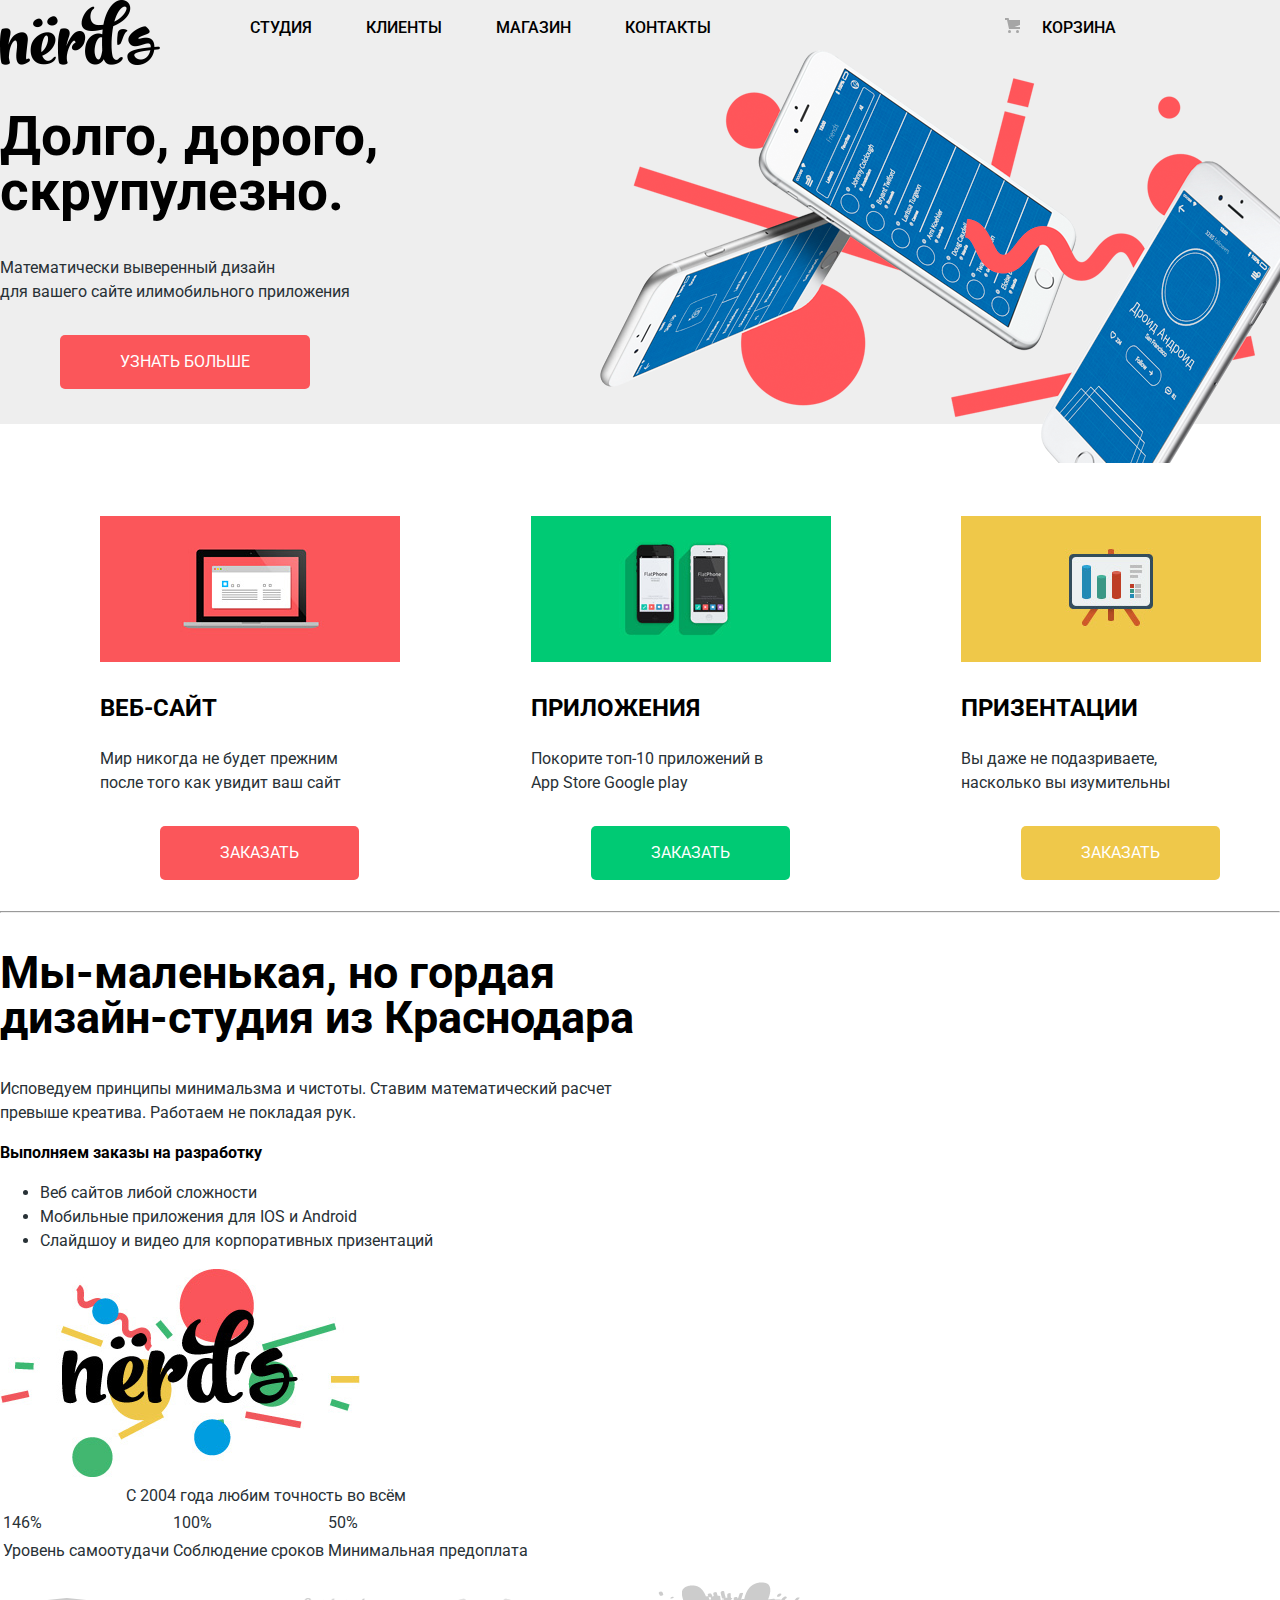
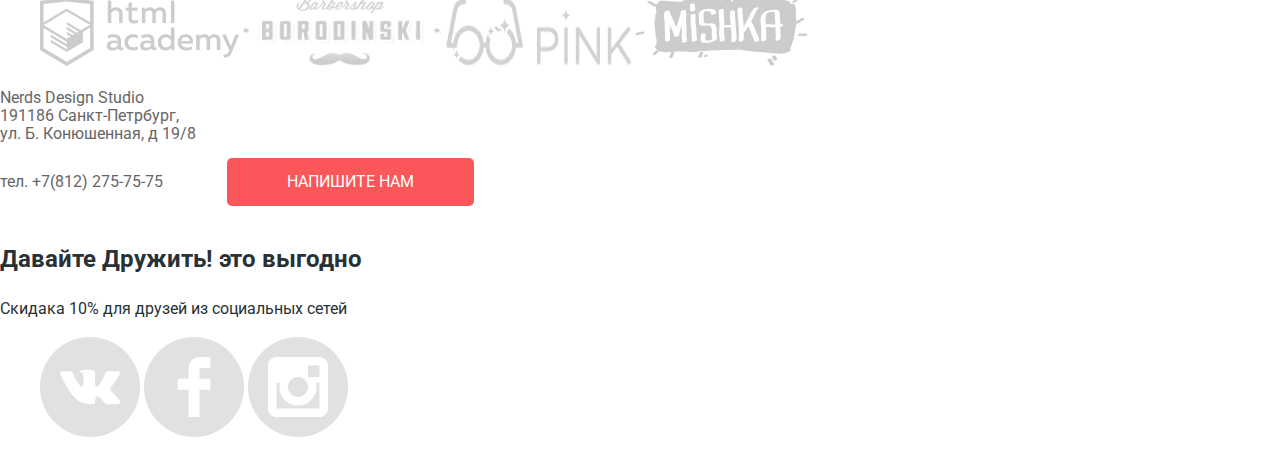
==== commit 388da2fb: "Доделал стилизацию" ====
--- a/index.html
+++ b/index.html
@@ -21,7 +21,7 @@
                     <li><a href="client.html" tabindex="3">Клиенты</a></li>
                     <li><a href="shop.html" tabindex="4">Магазин</a></li>
                     <li><a href="contact.html" tabindex="5">Контакты</a></li>
-                    <li><a href="basckets.html" tabindex="6" img src="img/svg-nerds/cart-icon.svg">Корзина</a></li>
+                    <li><a href="basckets.html" tabindex="6"><img src="img/svg-nerds/cart-icon.svg" alt="cart" width="15px" height="15px" class="basscet">Корзина</a></li>
                 </ul>
                 </nav>
             <h1>Долго, дорого,<br> скрупулезно.</h1>
@@ -44,9 +44,9 @@
                           
                                 <h3 class="catalog-item-title"><a href="catalog-item.html">Веб-сайт</a></h3>
                                 
-                                <p class="catalog-item-desc">Мир никогда не будет<br> прежним после того как увидит ваш сайт</p>
+                                <p class="catalog-item-desc">Мир никогда не будет прежним<br> после того как увидит ваш сайт</p>
                             
-                            <a type="button" class="button2"  tabindex="9" href="#">Заказать</a>
+                            <a  class="button2"  tabindex="9" href="#">Заказать</a>
                         
                     </li>
                     <li class="catalog-item">
@@ -59,7 +59,7 @@
                                 
                                 <p class="catalog-item-desc">Покорите топ-10 приложений в<br> App Store Google play</p>
                             
-                            <a type="button" class="button3" tabindex="12" >Заказать</a>
+                            <a  class="button3" tabindex="12" >Заказать</a>
                         
                     </li>
                         <li class="catalog-item">
@@ -72,13 +72,11 @@
                                 
                                 <p class="catalog-item-desc">Вы даже не подазриваете,<br> насколько вы изумительны </p>
                             
-                            <a type="button" class="button4" tabindex="14">Заказать</a>
-                        
-                    </li>
-                    
-                </ul>
+                            <a class="button4" tabindex="14">Заказать</a>
+                          </li>
+                    </ul>
+                <hr>
             </section>
-            <hr>
             <section class="about-us">
                 <h2>Мы-маленькая, но гордая<br>дизайн-студия из Краснодара
                 </h2>
@@ -136,23 +134,20 @@
                      
         </main>
         <footer class="main-footer">
-            <div class="contacts-info">
             <p class="footer-contacts">
                 Nerds Design Studio<br>
                 191186 Санкт-Петрбург,<br>
                 ул. Б. Конюшенная, д 19/8<br>
                 тел. +7(812) 275-75-75
-                <a href="#" class="button6" tabindex="20">Напишите нам</a>
-                
+                <a class="button6" tabindex="20">Напишите нам</a>
             </p>
-                </div>
              <div class="footer-social">
             <h2>Давайте Дружить! это выгодно</h2>
                  <p>Скидака 10% для друзей из социальных сетей</p>
             <ul>
-                <li><a class="social-button" href="#" tabindex="21"><img src="img/svg-nerds/vk-icon.svg" alt="Вконтакте" width="26" height="15"></a></li>
-                <li><a class="social-button" href="#" tabindex="22"><img src="img/svg-nerds/fb-icon.svg" alt="Фейсбук" width="26" height="15"></a></li>
-                <li><a class="social-button" href="#" tabindex="23"><img src="img/svg-nerds/insta-icon.svg" alt="Инстаграм" width="26" height="15"    ></a></li>
+                <li><a class="social-button" href="#" tabindex="21"><img src="img/svg-nerds/vk-icon.svg" alt="Вконтакте" width="100%" height="100%"></a></li>
+                <li><a class="social-button" href="#" tabindex="22"><img src="img/svg-nerds/fb-icon.svg" alt="Фейсбук" width="100%" height="100%"></a></li>
+                <li><a class="social-button" href="#" tabindex="23"><img src="img/svg-nerds/insta-icon.svg" alt="Инстаграм" width="100%" height="100%"    ></a></li>
             </ul>
         </div>
         </footer>
--- a/css/style.css
+++ b/css/style.css
@@ -19,8 +19,6 @@
   font-family: "Roboto";
   background-color: #eeeeee;
   display: flex;
-  
-  
 }
 .site-navigation a {
     color: #000000;
@@ -28,7 +26,27 @@
     font-family: "Roboto", medium;
     text-decoration: none;
     font-weight: 500;
-    
+    text-decoration: none;
+    text-transform: uppercase;
+    
+}
+
+.site-navigation li:nth-child(4) {
+    margin-right: 240px;
+}
+
+.basscet {
+    margin-right: 22px;
+}
+
+.site-navigation a:hover {
+    text-decoration: none;
+    color: #fb565a;
+}
+
+.site-navigation a:active {
+    text-decoration: none;
+    color: #bababa;
 }
 
 .slide1 {
@@ -50,6 +68,8 @@
 .catalog-list {
     display: flex;
     padding: 0;
+    margin-left: 100px;
+    justify-content: space-between;
 }
 
 .cart-item li {
@@ -73,7 +93,15 @@
     text-transform: uppercase;
     display: inline-block;
     border-radius: 5px;
-    
+}
+
+.button1:hover {
+    background-color: #e74246;
+}
+
+.button1:focus {
+    background-color: #d7373b;
+    color: #e37376;
 }
 
 .button2 {
@@ -88,7 +116,19 @@
     text-transform: uppercase;
     display: inline-block;
     border-radius: 5px;
-}
+    
+}
+
+.button2:hover {
+    background-color: #e74246;
+}
+
+.button2:focus {
+    background-color: #d7373b;
+    color: #e37376;
+}
+
+
 
 .button3 {
     color: #ffffff;
@@ -104,6 +144,15 @@
     border-radius: 5px;
 }
 
+.botton3:hover {
+    background-color: #00bc6c;
+}
+
+.botton3:focus {
+    background-color: #00aa62;
+    color: #4dc491;
+}
+
 .button4 {
     color: #ffffff;
     font-family: "Roboto";
@@ -118,6 +167,15 @@
     border-radius: 5px;
 }
 
+.button4:hover {
+    background-color: #eab534;
+}
+
+.button4:focus {
+    background-color: #e5a722;
+    color: #edc265;
+}
+
 .button6 {
     color: #ffffff;
     font-family: "Roboto";
@@ -130,7 +188,6 @@
     text-transform: uppercase;
     display: inline-block;
     border-radius: 5px;
-    
 }
 
 .catalog-item {
@@ -138,9 +195,7 @@
 }
     
     
- hr {
-     background-color: #eeeeee;
-}
+    
 
 h1 {
   font-size: 55px;
@@ -176,19 +231,41 @@
 
 .catalog-item-desc p{
   font-size: 16px;
-  font-family: "Roboto";
-  color: rgb(40, 49, 54);
-  line-height: 1.5;
-  
-}
-
-
-
-
+  font-family: "Roboto" "regular";
+  color: #283136;
+  line-height: 24px;
+  
+}
+
+.about-us h2 {
+    font-family: "Roboto" "medium";
+    font-size: 45px;
+    line-height: 45px;
+    color: #000000;
+}
+
+.about-us h3 {
+    font-family: "Roboto";
+    font-size: 16px;
+    line-height: 24px;
+    color: #000000;
+}
+    
+
+.about-us p {
+    font-family: "Roboto" "regular";
+    font-size: 16px;
+    line-height: 24px;
+    color: #283136;
+}
 
 
 .patners li{
     display: inline-block;
+}
+
+.patners a:nth-child(1):hover {
+    background: url(img/logo-1.png);
 }
 
 .footer-contacts {
@@ -209,6 +286,82 @@
  
 }
 
+.filters {
+    display: flex;
+    flex-direction: row;
+    justify-content: flex-start;
+}
+
+.filters fieldset{
+    border: none;
+}
+
+.filters legend {
+    font-size: 18px;
+    line-height: 1.667;
+}
+
+.filters ul {
+    list-style: none;
+}
+
+.item-catalog li{
+    list-style: none;
+}
+
+.separation li{
+    list-style: none;
+    display: inline-block;
+    margin: 20px;
+}
+
+.separation h2{
+    font-style: "Roboto" "bold";
+    font-size: 18px;
+    display: inline-block;
+}
+
+.pagination-item {
+    display: inline-block;
+    font-family: "Roboto" "medium";
+    border: none;
+    background-color: #eeeeee;
+    padding: 20px;
+    font-size: 16px;
+    color: #000000;
+}
+
+.pagination-item > a,
+.pagination-item > a:hover,
+.pagination-item > a:focus,
+.pagination-item > a:link,
+.pagination-item > a:active,
+.pagination-item > a:visited {
+    text-decoration: none;
+    text-transform: uppercase;
+    color: #000000;
+}
+
+.pagination-item-current {
+    border: 4px solid #dbdbdb;
+    display: inline-block;
+    background: #ffffff;
+    padding: 16px;
+    font-size: 16px;
+    color: #000000;
+}
+
+.pagination-item-current > a,
+.pagination-item-current > a:hover,
+.pagination-item-current > a:focus,
+.pagination-item-current > a:link,
+.pagination-item-current > a:active,
+.pagination-item-current > a:visited {
+    text-decoration: none;
+    text-transform: uppercase;
+    color: #000000;
+}
+
 .footer-contacts {
   font-size: 16px;
   font-family: "Roboto";
@@ -218,6 +371,25 @@
   
 }
 
+.footer-social li {
+    display: inline-block;
+    padding: 20px;
+    border-radius: 100%;
+    width: 60px;
+    height: 60px;
+    background-color: #e1e1e1;
+}
+
+.footer-social li:hover {
+    background-color: #e74246;
+}
+
+.footer-social li:focus {
+    background-color: #d7373b;
+    color: #e37376;
+}
+
+
 
 
 
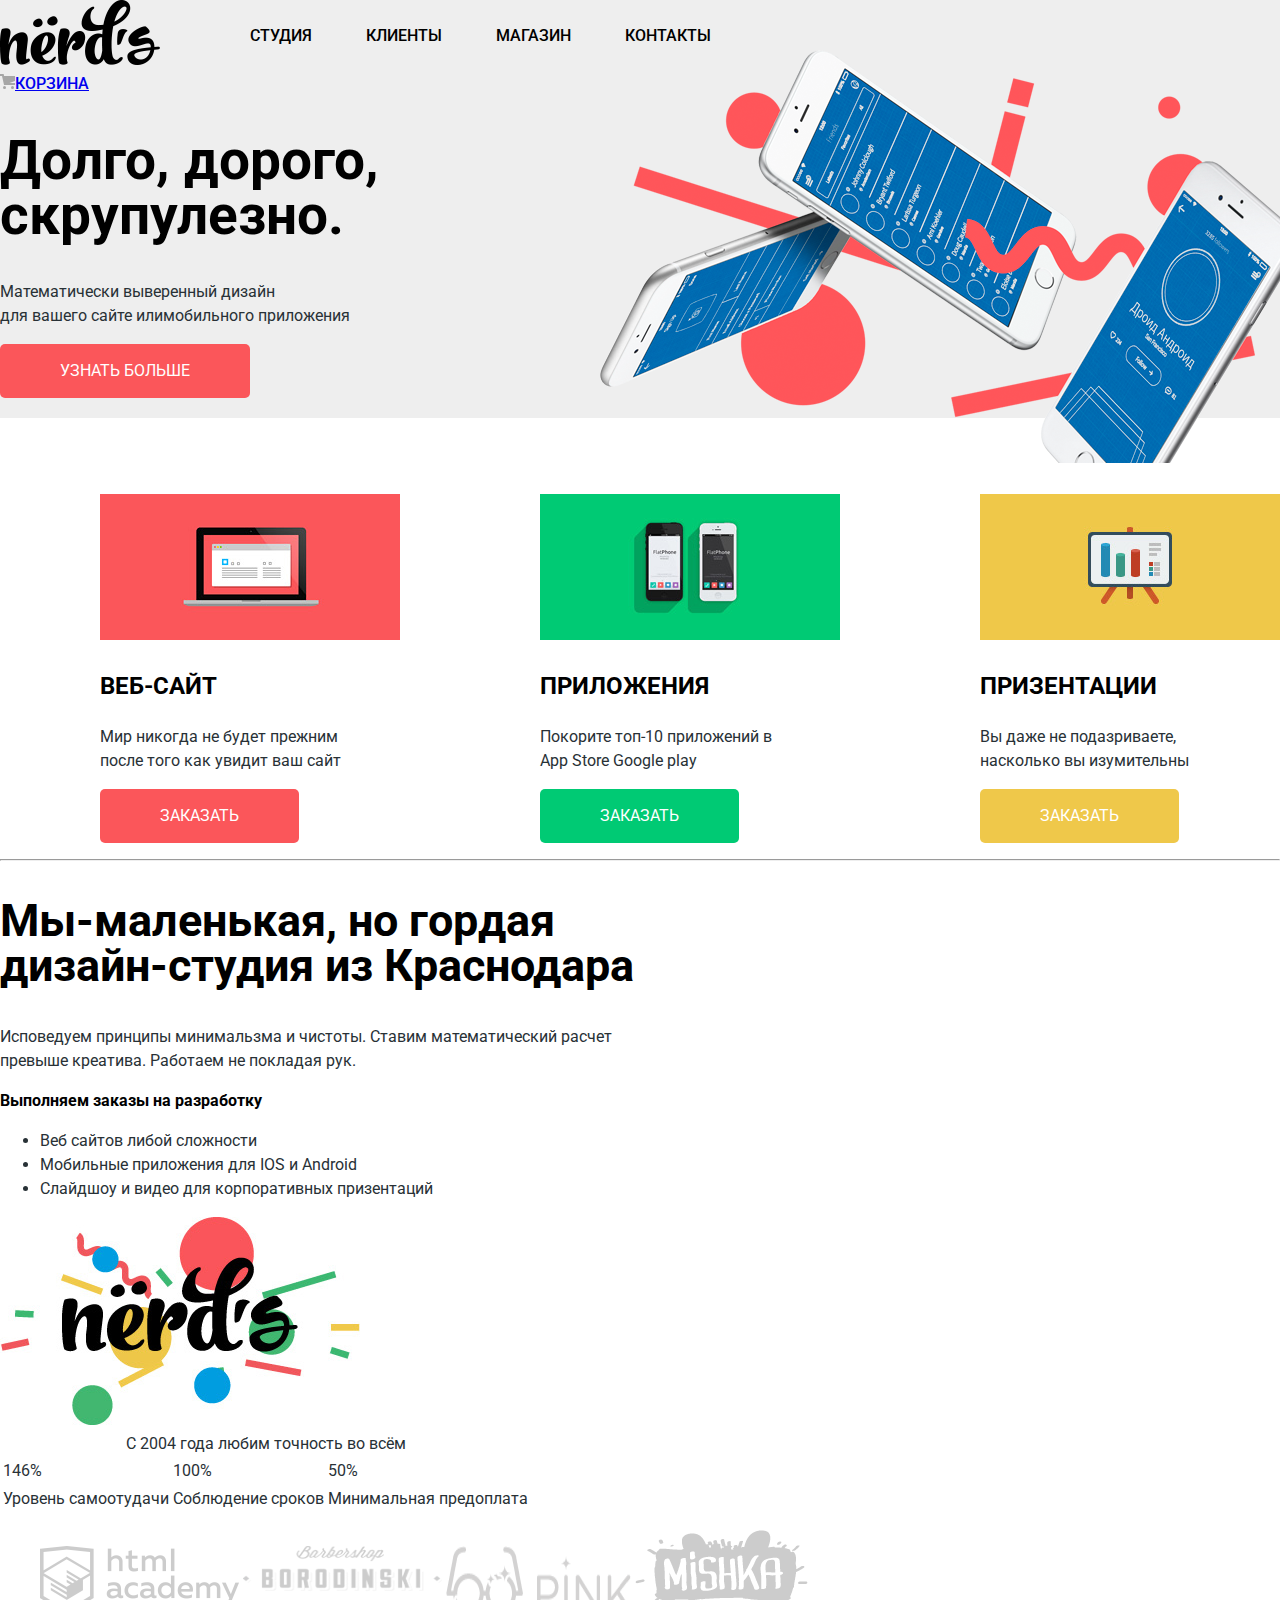
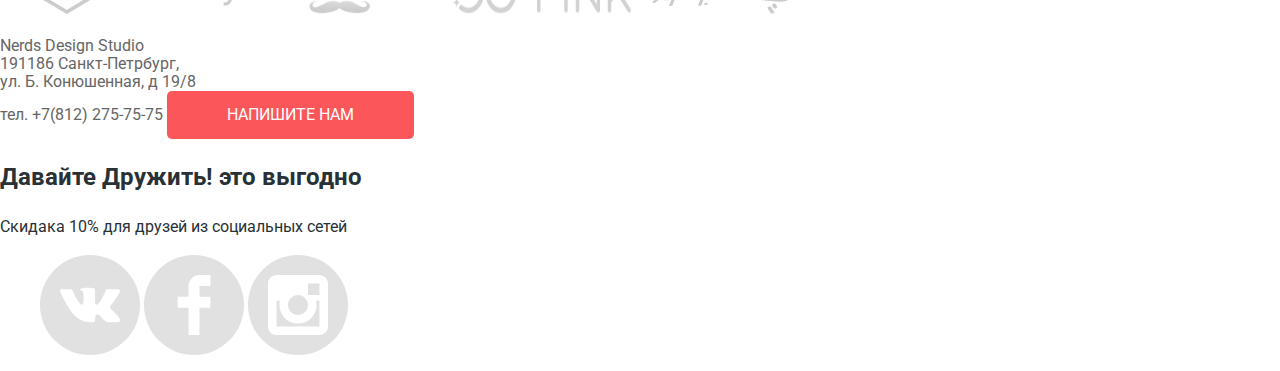
==== commit c579c991: "Новая разметка" ====
--- a/index.html
+++ b/index.html
@@ -21,9 +21,11 @@
                     <li><a href="client.html" tabindex="3">Клиенты</a></li>
                     <li><a href="shop.html" tabindex="4">Магазин</a></li>
                     <li><a href="contact.html" tabindex="5">Контакты</a></li>
-                    <li><a href="basckets.html" tabindex="6"><img src="img/svg-nerds/cart-icon.svg" alt="cart" width="15px" height="15px" class="basscet">Корзина</a></li>
                 </ul>
                 </nav>
+            <div class="carge">
+                <a href="basckets.html" tabindex="6"><img src="img/svg-nerds/cart-icon.svg" alt="cart" width="15px" height="15px">Корзина</a>
+            </div>
             <h1>Долго, дорого,<br> скрупулезно.</h1>
                 <p>Математически выверенный дизайн<br>
                 для вашего сайте илимобильного приложения
@@ -37,7 +39,6 @@
                 <h2 class="visually-hidden">Список услуг</h2>
                 <ul class="catalog-list">
                     <li class="catalog-item">
-                        <p class="catalog-item-image">
                             <a href="catalog-item.html" tabindex="8">
                             <img src="img/illustration-1.jpg" alt="Изображение услуг" width="300" height="146">
                             </a>
@@ -50,7 +51,6 @@
                         
                     </li>
                     <li class="catalog-item">
-                        <p class="catalog-item-image">
                             <a href="catalog-item.html" tabindex="10">
                             <img src="img/illustration-2.jpg" alt="Изображение услуг" width="300" height="146">
                             </a>
@@ -63,7 +63,6 @@
                         
                     </li>
                         <li class="catalog-item">
-                        <p class="catalog-item-image">
                             <a href="catalog-item.html" tabindex="12">
                             <img src="img/illustration-3.jpg" alt="Изображение услуг" width="300" height="146">
                             </a>
--- a/css/style.css
+++ b/css/style.css
@@ -19,6 +19,10 @@
   font-family: "Roboto";
   background-color: #eeeeee;
   display: flex;
+  align-items: center;
+  margin: 0;
+  padding: 0;
+ 
 }
 .site-navigation a {
     color: #000000;
@@ -29,6 +33,16 @@
     text-decoration: none;
     text-transform: uppercase;
     
+}
+
+.carge {
+    color: #000000;
+    font-size: 16px;
+    font-family: "Roboto", medium;
+    text-decoration: none;
+    font-weight: 500;
+    text-decoration: none;
+    text-transform: uppercase;
 }
 
 .site-navigation li:nth-child(4) {
@@ -78,7 +92,6 @@
     font-family: "Roboto", sans-serif;
     text-decoration: none;
     display: flex;
-    margin-left: 100px;
 }
 
 .button1 {
@@ -86,7 +99,6 @@
     font-family: "Roboto";
     font-size: 16px;
     text-decoration: none;
-    margin: 15px 60px;
     padding: 15px 60px;
     border: none;
     background-color: #fb565a;
@@ -109,7 +121,6 @@
     font-family: "Roboto";
     font-size: 16px;
     text-decoration: none;
-    margin: 15px 60px;
     padding: 15px 60px;
     border: none;
     background-color: #fb565a;
@@ -135,7 +146,6 @@
     font-family: "Roboto";
     font-size: 16px;
     text-decoration: none;
-    margin: 15px 60px;
     padding: 15px 60px;
     border: none;
     background-color: #00ca74;
@@ -144,11 +154,11 @@
     border-radius: 5px;
 }
 
-.botton3:hover {
+.button3:hover {
     background-color: #00bc6c;
 }
 
-.botton3:focus {
+.button3:focus {
     background-color: #00aa62;
     color: #4dc491;
 }
@@ -158,7 +168,6 @@
     font-family: "Roboto";
     font-size: 16px;
     text-decoration: none;
-    margin: 15px 60px;
     padding: 15px 60px;
     border: none;
     background-color: #efc84a;
@@ -181,13 +190,25 @@
     font-family: "Roboto";
     font-size: 16px;
     text-decoration: none;
-    margin: 15px 60px;
     padding: 15px 60px;
     border: none;
     background-color: #fb565a;
     text-transform: uppercase;
     display: inline-block;
     border-radius: 5px;
+}
+
+.button-show {
+    color: #000000;
+    font-family: "Roboto" "medium";
+    font-size: 16px;
+    text-decoration: none;
+    padding: 15px 60px;
+    border: none;
+    background-color: #eeeeee;
+    text-transform: uppercase;
+    display: inline-block;
+    border-radius: 5px; 
 }
 
 .catalog-item {
@@ -264,9 +285,6 @@
     display: inline-block;
 }
 
-.patners a:nth-child(1):hover {
-    background: url(img/logo-1.png);
-}
 
 .footer-contacts {
   font-size: 16px;
